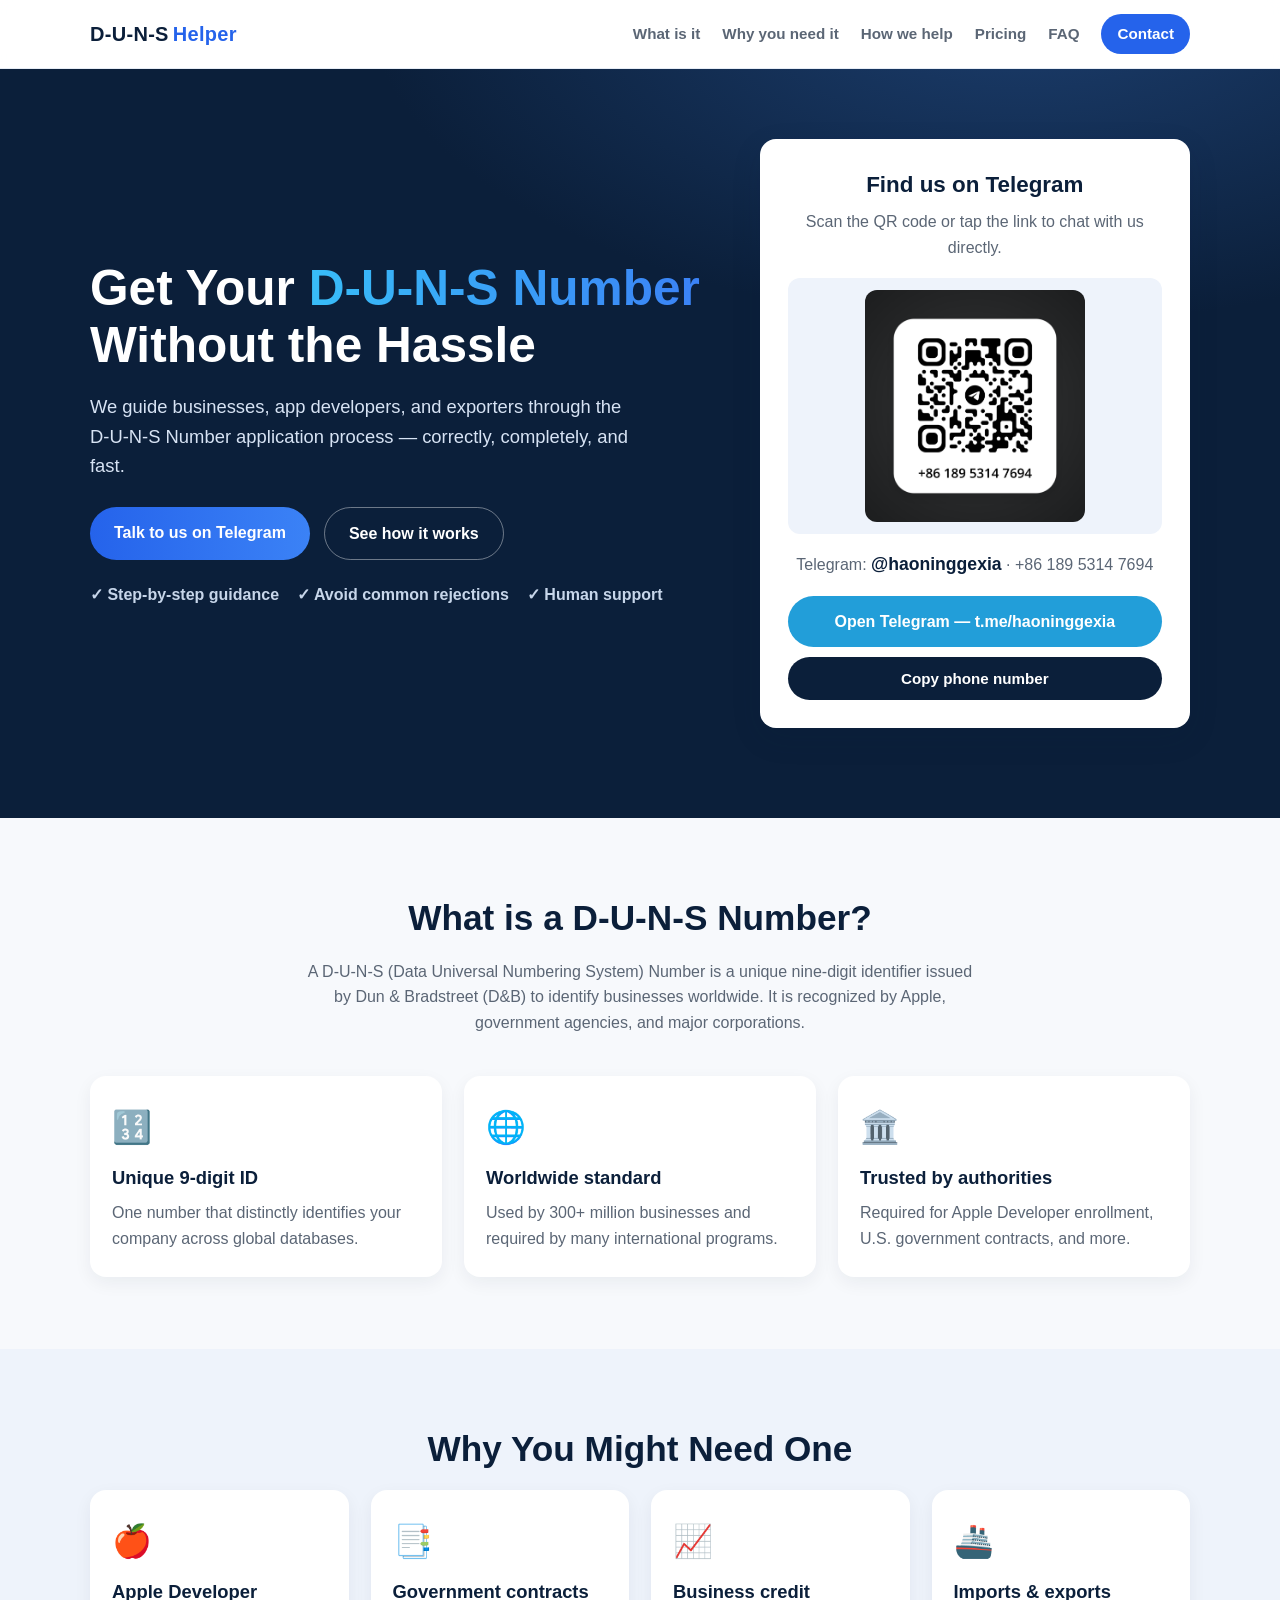
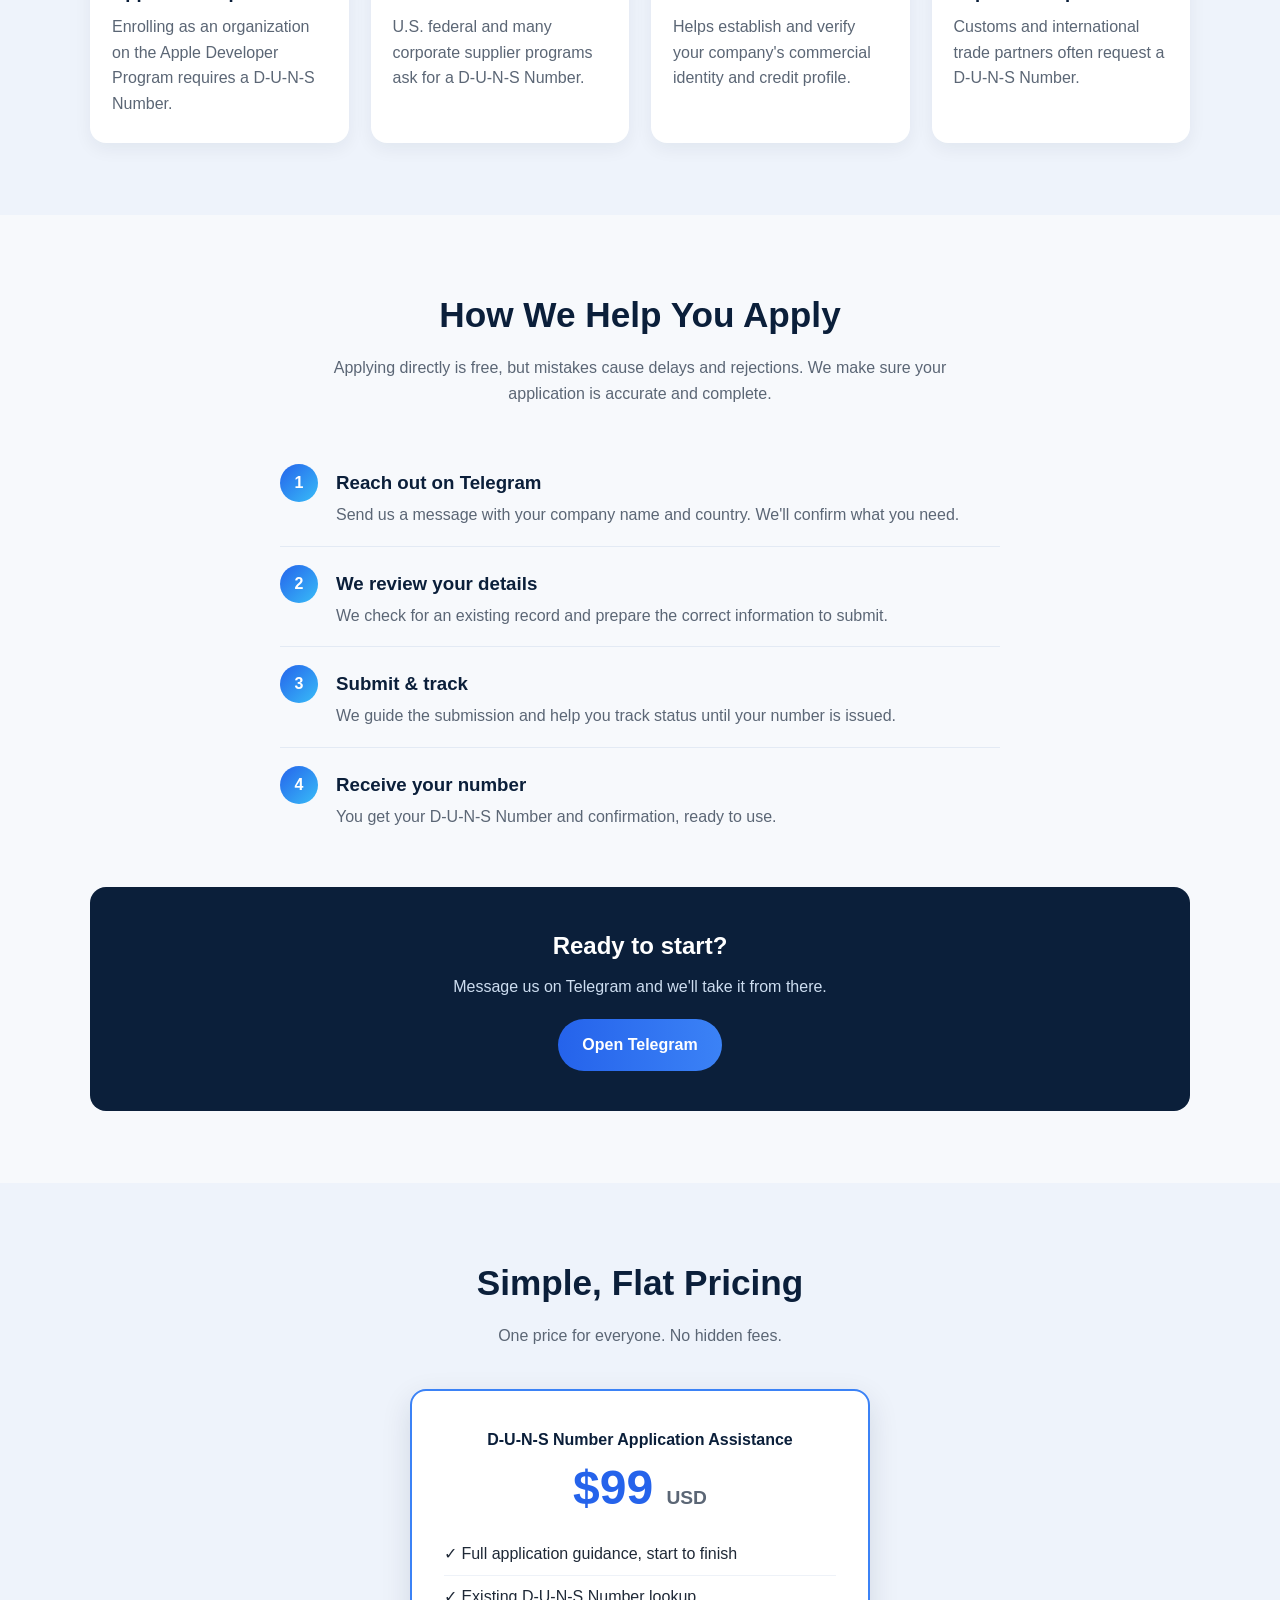
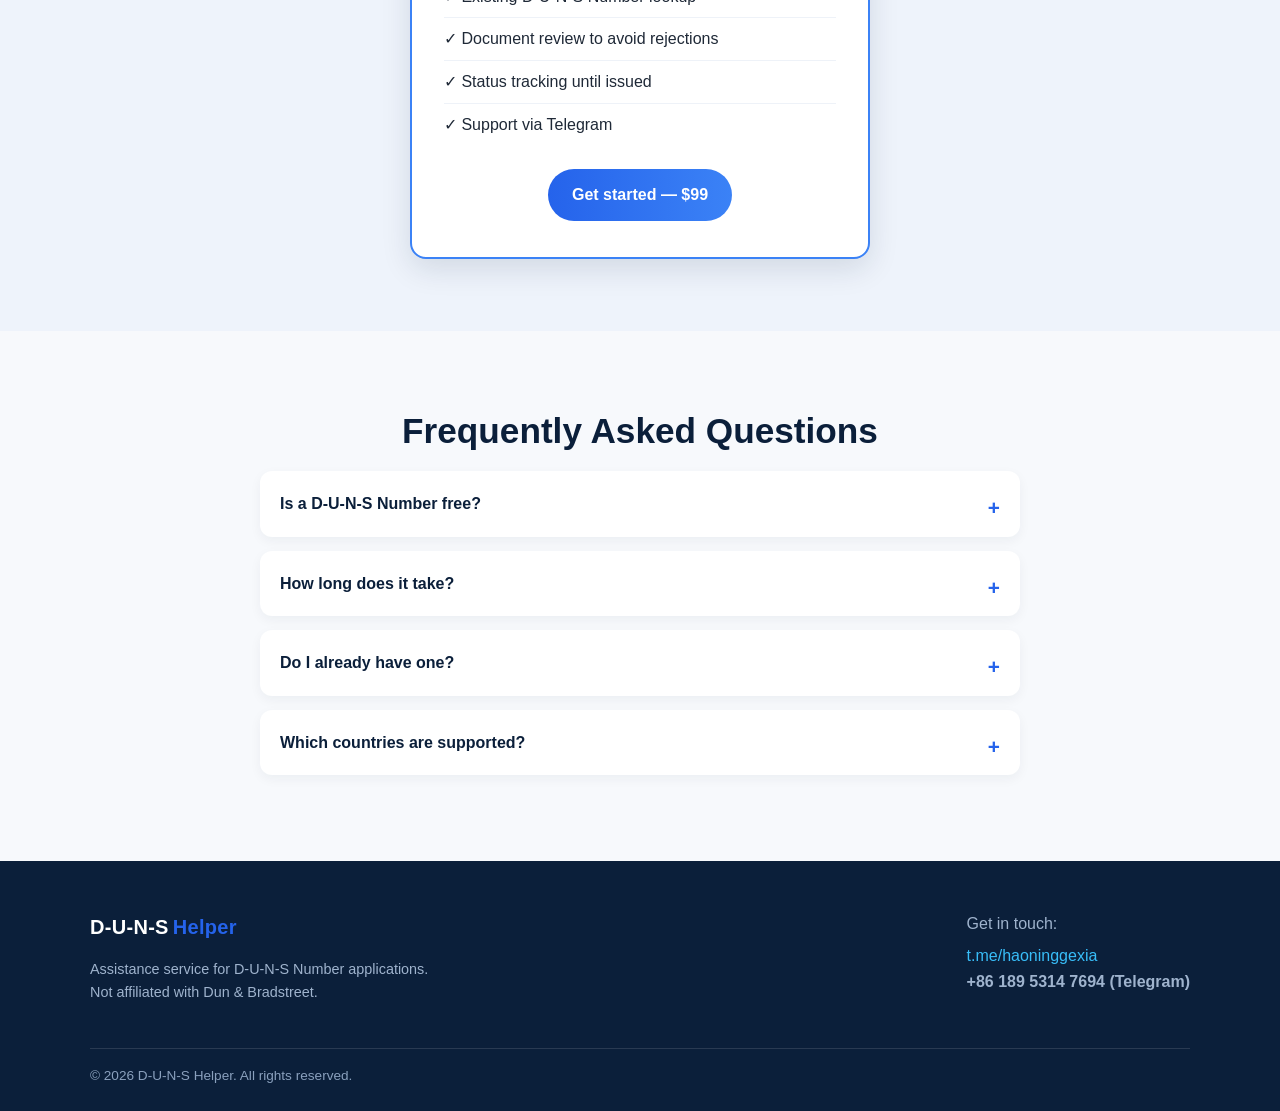
==== index.html @ 91e5da02 "first version" ====
<!DOCTYPE html>
<html lang="en">
<head>
  <meta charset="UTF-8" />
  <meta name="viewport" content="width=device-width, initial-scale=1.0" />
  <title>D-U-N-S Number Application Help | Get Your DUNS Number Fast</title>
  <meta name="description" content="Need a D-U-N-S Number? We help businesses and developers apply for, look up, and verify their Dun &amp; Bradstreet D-U-N-S Number quickly and correctly. Contact us on Telegram." />
  <link rel="preconnect" href="https://cdnjs.cloudflare.com" />
  <link rel="stylesheet" href="styles.css" />
</head>
<body>
  <header class="site-header">
    <div class="container header-inner">
      <a class="brand" href="#top">D&#8209;U&#8209;N&#8209;S<span>Helper</span></a>
      <nav class="nav">
        <a href="#what">What is it</a>
        <a href="#why">Why you need it</a>
        <a href="#how">How we help</a>
        <a href="#pricing">Pricing</a>
        <a href="#faq">FAQ</a>
        <a class="nav-cta" href="#contact">Contact</a>
      </nav>
    </div>
  </header>

  <section class="hero" id="top">
    <div class="container hero-inner">
      <div class="hero-text">
        <h1>Get Your <span class="accent">D-U-N-S&nbsp;Number</span> Without the Hassle</h1>
        <p class="lead">
          We guide businesses, app developers, and exporters through the D-U-N-S Number
          application process &mdash; correctly, completely, and fast.
        </p>
        <div class="hero-actions">
          <a class="btn btn-primary" href="#contact">Talk to us on Telegram</a>
          <a class="btn btn-ghost" href="#how">See how it works</a>
        </div>
        <ul class="trust">
          <li>✓ Step-by-step guidance</li>
          <li>✓ Avoid common rejections</li>
          <li>✓ Human support</li>
        </ul>
      </div>
      <div class="hero-card" id="contact">
        <h2>Find us on Telegram</h2>
        <p>Scan the QR code or tap the link to chat with us directly.</p>
        <div class="qr-wrap">
          <img src="telegram-qr.png" alt="Telegram QR code" class="qr-img" />
        </div>
        <p class="tg-phone">Telegram: <strong>@haoninggexia</strong> · +86 189 5314 7694</p>
        <a id="tgLink" class="btn btn-tg" href="https://t.me/haoninggexia" target="_blank" rel="noopener">Open Telegram — t.me/haoninggexia</a>
        <button id="copyBtn" class="btn btn-copy" type="button">Copy phone number</button>
      </div>
    </div>
  </section>

  <section class="section" id="what">
    <div class="container">
      <h2 class="section-title">What is a D-U-N-S Number?</h2>
      <p class="section-intro">
        A D-U-N-S (Data Universal Numbering System) Number is a unique nine-digit identifier
        issued by Dun &amp; Bradstreet (D&amp;B) to identify businesses worldwide. It is
        recognized by Apple, government agencies, and major corporations.
      </p>
      <div class="cards">
        <div class="card">
          <div class="card-icon">🔢</div>
          <h3>Unique 9-digit ID</h3>
          <p>One number that distinctly identifies your company across global databases.</p>
        </div>
        <div class="card">
          <div class="card-icon">🌐</div>
          <h3>Worldwide standard</h3>
          <p>Used by 300+ million businesses and required by many international programs.</p>
        </div>
        <div class="card">
          <div class="card-icon">🏛️</div>
          <h3>Trusted by authorities</h3>
          <p>Required for Apple Developer enrollment, U.S. government contracts, and more.</p>
        </div>
      </div>
    </div>
  </section>

  <section class="section section-alt" id="why">
    <div class="container">
      <h2 class="section-title">Why You Might Need One</h2>
      <div class="cards">
        <div class="card">
          <div class="card-icon">🍎</div>
          <h3>Apple Developer</h3>
          <p>Enrolling as an organization on the Apple Developer Program requires a D-U-N-S Number.</p>
        </div>
        <div class="card">
          <div class="card-icon">📑</div>
          <h3>Government contracts</h3>
          <p>U.S. federal and many corporate supplier programs ask for a D-U-N-S Number.</p>
        </div>
        <div class="card">
          <div class="card-icon">📈</div>
          <h3>Business credit</h3>
          <p>Helps establish and verify your company's commercial identity and credit profile.</p>
        </div>
        <div class="card">
          <div class="card-icon">🚢</div>
          <h3>Imports &amp; exports</h3>
          <p>Customs and international trade partners often request a D-U-N-S Number.</p>
        </div>
      </div>
    </div>
  </section>

  <section class="section" id="how">
    <div class="container">
      <h2 class="section-title">How We Help You Apply</h2>
      <p class="section-intro">
        Applying directly is free, but mistakes cause delays and rejections. We make sure
        your application is accurate and complete.
      </p>
      <ol class="steps">
        <li>
          <span class="step-num">1</span>
          <div>
            <h3>Reach out on Telegram</h3>
            <p>Send us a message with your company name and country. We'll confirm what you need.</p>
          </div>
        </li>
        <li>
          <span class="step-num">2</span>
          <div>
            <h3>We review your details</h3>
            <p>We check for an existing record and prepare the correct information to submit.</p>
          </div>
        </li>
        <li>
          <span class="step-num">3</span>
          <div>
            <h3>Submit &amp; track</h3>
            <p>We guide the submission and help you track status until your number is issued.</p>
          </div>
        </li>
        <li>
          <span class="step-num">4</span>
          <div>
            <h3>Receive your number</h3>
            <p>You get your D-U-N-S Number and confirmation, ready to use.</p>
          </div>
        </li>
      </ol>
      <div class="cta-box">
        <h3>Ready to start?</h3>
        <p>Message us on Telegram and we'll take it from there.</p>
        <a class="btn btn-primary" href="#contact">Open Telegram</a>
      </div>
    </div>
  </section>

  <section class="section section-alt" id="pricing">
    <div class="container">
      <h2 class="section-title">Simple, Flat Pricing</h2>
      <p class="section-intro">One price for everyone. No hidden fees.</p>
      <div class="price-card">
        <div class="price-label">D-U-N-S Number Application Assistance</div>
        <div class="price-amount">$99 <span>USD</span></div>
        <ul class="price-features">
          <li>✓ Full application guidance, start to finish</li>
          <li>✓ Existing D-U-N-S Number lookup</li>
          <li>✓ Document review to avoid rejections</li>
          <li>✓ Status tracking until issued</li>
          <li>✓ Support via Telegram</li>
        </ul>
        <a class="btn btn-primary" href="#contact">Get started — $99</a>
      </div>
    </div>
  </section>

  <section class="section" id="faq">
    <div class="container">
      <h2 class="section-title">Frequently Asked Questions</h2>
      <div class="faq-list">
        <details>
          <summary>Is a D-U-N-S Number free?</summary>
          <p>The standard D-U-N-S Number from Dun &amp; Bradstreet is free. We charge for our
          assistance, review, and support to help you avoid errors and delays.</p>
        </details>
        <details>
          <summary>How long does it take?</summary>
          <p>Once submitted correctly, a number is often issued within a few business days,
          though timelines can vary by region and verification needs.</p>
        </details>
        <details>
          <summary>Do I already have one?</summary>
          <p>Many companies already have a D-U-N-S Number. We can help you look it up before
          applying for a new one.</p>
        </details>
        <details>
          <summary>Which countries are supported?</summary>
          <p>D-U-N-S Numbers are issued globally. Contact us with your country and we'll confirm
          the process for your region.</p>
        </details>
      </div>
    </div>
  </section>

  <footer class="site-footer">
    <div class="container footer-inner">
      <div>
        <div class="brand">D&#8209;U&#8209;N&#8209;S<span>Helper</span></div>
        <p class="footer-note">Assistance service for D-U-N-S Number applications. Not affiliated with Dun &amp; Bradstreet.</p>
      </div>
      <div class="footer-contact">
        <p>Get in touch:</p>
        <a class="tg-link" href="https://t.me/haoninggexia" target="_blank" rel="noopener">t.me/haoninggexia</a>
        <p class="tg-phone-footer">+86 189 5314 7694 (Telegram)</p>
      </div>
    </div>
    <div class="container footer-bottom">
      <span>&copy; <span id="year"></span> D-U-N-S Helper. All rights reserved.</span>
    </div>
  </footer>

  <script src="script.js"></script>
</body>
</html>
---- styles.css ----
:root {
  --navy: #0b1f3a;
  --navy-2: #122c52;
  --blue: #2563eb;
  --blue-light: #3b82f6;
  --accent: #38bdf8;
  --bg: #f7f9fc;
  --alt: #eef3fb;
  --text: #1f2937;
  --muted: #5b6675;
  --white: #ffffff;
  --radius: 16px;
  --shadow: 0 10px 30px rgba(11, 31, 58, 0.12);
}

* { box-sizing: border-box; }

html { scroll-behavior: smooth; }

body {
  margin: 0;
  font-family: -apple-system, BlinkMacSystemFont, "Segoe UI", Roboto, Helvetica, Arial, sans-serif;
  color: var(--text);
  background: var(--bg);
  line-height: 1.6;
}

.container {
  width: min(1100px, 92%);
  margin: 0 auto;
}

a { color: var(--blue); text-decoration: none; }

/* Header */
.site-header {
  position: sticky;
  top: 0;
  z-index: 50;
  background: rgba(255, 255, 255, 0.9);
  backdrop-filter: blur(8px);
  border-bottom: 1px solid #e6ecf5;
}
.header-inner {
  display: flex;
  align-items: center;
  justify-content: space-between;
  padding: 14px 0;
}
.brand {
  font-weight: 800;
  font-size: 1.25rem;
  color: var(--navy);
  letter-spacing: 0.3px;
}
.brand span { color: var(--blue); margin-left: 4px; }
.nav { display: flex; align-items: center; gap: 22px; }
.nav a { color: var(--muted); font-weight: 600; font-size: 0.95rem; }
.nav a:hover { color: var(--navy); }
.nav-cta {
  background: var(--blue);
  color: var(--white) !important;
  padding: 8px 16px;
  border-radius: 999px;
}
.nav-cta:hover { background: var(--navy); }

/* Hero */
.hero {
  background: radial-gradient(1200px 600px at 80% -10%, #1c3e6e 0%, var(--navy) 55%);
  color: var(--white);
  padding: 70px 0 90px;
}
.hero-inner {
  display: grid;
  grid-template-columns: 1.3fr 0.9fr;
  gap: 48px;
  align-items: center;
}
.hero h1 {
  font-size: clamp(2rem, 4vw, 3.1rem);
  line-height: 1.15;
  margin: 0 0 18px;
}
.accent {
  background: linear-gradient(90deg, var(--accent), var(--blue-light));
  -webkit-background-clip: text;
  background-clip: text;
  color: transparent;
}
.lead { font-size: 1.15rem; color: #d7e3f4; max-width: 540px; }
.hero-actions { display: flex; gap: 14px; margin: 26px 0 22px; flex-wrap: wrap; }
.trust { list-style: none; padding: 0; margin: 0; display: flex; gap: 18px; flex-wrap: wrap; color: #c7d6ea; font-weight: 600; }

.btn {
  display: inline-block;
  padding: 13px 24px;
  border-radius: 999px;
  font-weight: 700;
  cursor: pointer;
  border: none;
  font-size: 1rem;
  transition: transform 0.12s ease, background 0.2s ease;
}
.btn:hover { transform: translateY(-1px); }
.btn-primary { background: linear-gradient(90deg, var(--blue), var(--blue-light)); color: var(--white); }
.btn-primary:hover { background: linear-gradient(90deg, var(--navy), var(--blue)); }
.btn-ghost { background: transparent; color: var(--white); border: 1px solid rgba(255,255,255,0.4); }
.btn-ghost:hover { background: rgba(255,255,255,0.1); }

/* Hero card / Telegram */
.hero-card {
  background: var(--white);
  color: var(--text);
  border-radius: var(--radius);
  padding: 28px;
  text-align: center;
  box-shadow: var(--shadow);
}
.hero-card h2 { margin: 0 0 6px; color: var(--navy); font-size: 1.4rem; }
.hero-card p { color: var(--muted); margin: 0 0 18px; }
.qr-wrap {
  display: flex;
  justify-content: center;
  padding: 12px;
  background: var(--alt);
  border-radius: 12px;
  margin-bottom: 16px;
}
.qr-img {
  width: 220px;
  height: auto;
  border-radius: 12px;
  display: block;
}
.tg-phone { margin: 0 0 14px; color: var(--muted); }
.tg-phone strong { color: var(--navy); font-size: 1.1rem; }
.tg-phone-footer { margin: 0; color: var(--accent); font-weight: 700; }
.btn-tg {
  display: block;
  width: 100%;
  background: #229ED9;
  color: var(--white);
  text-align: center;
  margin-bottom: 10px;
  box-sizing: border-box;
}
.btn-tg:hover { background: #1b85b5; }
.btn-copy {
  background: var(--navy);
  color: var(--white);
  width: 100%;
  font-size: 0.95rem;
}
.btn-copy:hover { background: var(--navy-2); }
.btn-copy.copied { background: #16a34a; }

/* Pricing */
.price-card {
  max-width: 460px;
  margin: 0 auto;
  background: var(--white);
  border-radius: var(--radius);
  padding: 36px 32px;
  text-align: center;
  box-shadow: var(--shadow);
  border: 2px solid var(--blue-light);
}
.price-label { font-weight: 700; color: var(--navy); margin-bottom: 10px; }
.price-amount {
  font-size: 3rem;
  font-weight: 800;
  color: var(--blue);
  line-height: 1.1;
  margin-bottom: 18px;
}
.price-amount span { font-size: 1.2rem; color: var(--muted); font-weight: 700; }
.price-features { list-style: none; padding: 0; margin: 0 0 24px; text-align: left; color: var(--text); }
.price-features li { padding: 8px 0; border-bottom: 1px solid #eef2f8; }
.price-features li:last-child { border-bottom: none; }

/* Sections */
.section { padding: 72px 0; }
.section-alt { background: var(--alt); }
.section-title { text-align: center; font-size: clamp(1.6rem, 3vw, 2.2rem); color: var(--navy); margin: 0 0 12px; }
.section-intro { text-align: center; color: var(--muted); max-width: 680px; margin: 0 auto 40px; }

.cards {
  display: grid;
  grid-template-columns: repeat(auto-fit, minmax(220px, 1fr));
  gap: 22px;
}
.card {
  background: var(--white);
  border-radius: var(--radius);
  padding: 26px 22px;
  box-shadow: 0 6px 18px rgba(11,31,58,0.06);
  transition: transform 0.15s ease, box-shadow 0.15s ease;
}
.card:hover { transform: translateY(-4px); box-shadow: var(--shadow); }
.card-icon { font-size: 2rem; margin-bottom: 10px; }
.card h3 { margin: 0 0 8px; color: var(--navy); font-size: 1.15rem; }
.card p { margin: 0; color: var(--muted); }

/* Steps */
.steps { list-style: none; padding: 0; margin: 0 auto 40px; max-width: 720px; }
.steps li { display: flex; gap: 18px; padding: 18px 0; border-bottom: 1px solid #e3eaf4; align-items: flex-start; }
.steps li:last-child { border-bottom: none; }
.step-num {
  flex: 0 0 38px;
  height: 38px;
  border-radius: 50%;
  background: linear-gradient(135deg, var(--blue), var(--accent));
  color: var(--white);
  font-weight: 800;
  display: grid;
  place-items: center;
}
.steps h3 { margin: 4px 0 4px; color: var(--navy); }
.steps p { margin: 0; color: var(--muted); }

.cta-box {
  text-align: center;
  background: var(--navy);
  color: var(--white);
  border-radius: var(--radius);
  padding: 40px 24px;
}
.cta-box h3 { margin: 0 0 8px; font-size: 1.5rem; }
.cta-box p { margin: 0 0 20px; color: #cdddf0; }

/* FAQ */
.faq-list { max-width: 760px; margin: 0 auto; }
details {
  background: var(--white);
  border-radius: 12px;
  padding: 4px 20px;
  margin-bottom: 14px;
  box-shadow: 0 4px 12px rgba(11,31,58,0.05);
}
summary { cursor: pointer; font-weight: 700; color: var(--navy); padding: 16px 0; list-style: none; }
summary::-webkit-details-marker { display: none; }
summary::after { content: "+"; float: right; color: var(--blue); font-size: 1.3rem; }
details[open] summary::after { content: "\2212"; }
details p { margin: 0 0 16px; color: var(--muted); }

/* Footer */
.site-footer { background: var(--navy); color: #cdddf0; padding: 50px 0 24px; }
.footer-inner { display: flex; justify-content: space-between; gap: 30px; flex-wrap: wrap; }
.footer-inner .brand { color: var(--white); }
.footer-note { color: #9fb3cd; max-width: 360px; font-size: 0.9rem; }
.footer-contact p { margin: 0 0 6px; color: #9fb3cd; }
.footer-contact .tg-link { color: var(--accent); }
.footer-bottom { border-top: 1px solid rgba(255,255,255,0.12); margin-top: 30px; padding-top: 16px; color: #8aa0bd; font-size: 0.85rem; }

@media (max-width: 860px) {
  .hero-inner { grid-template-columns: 1fr; }
  .nav { display: none; }
}
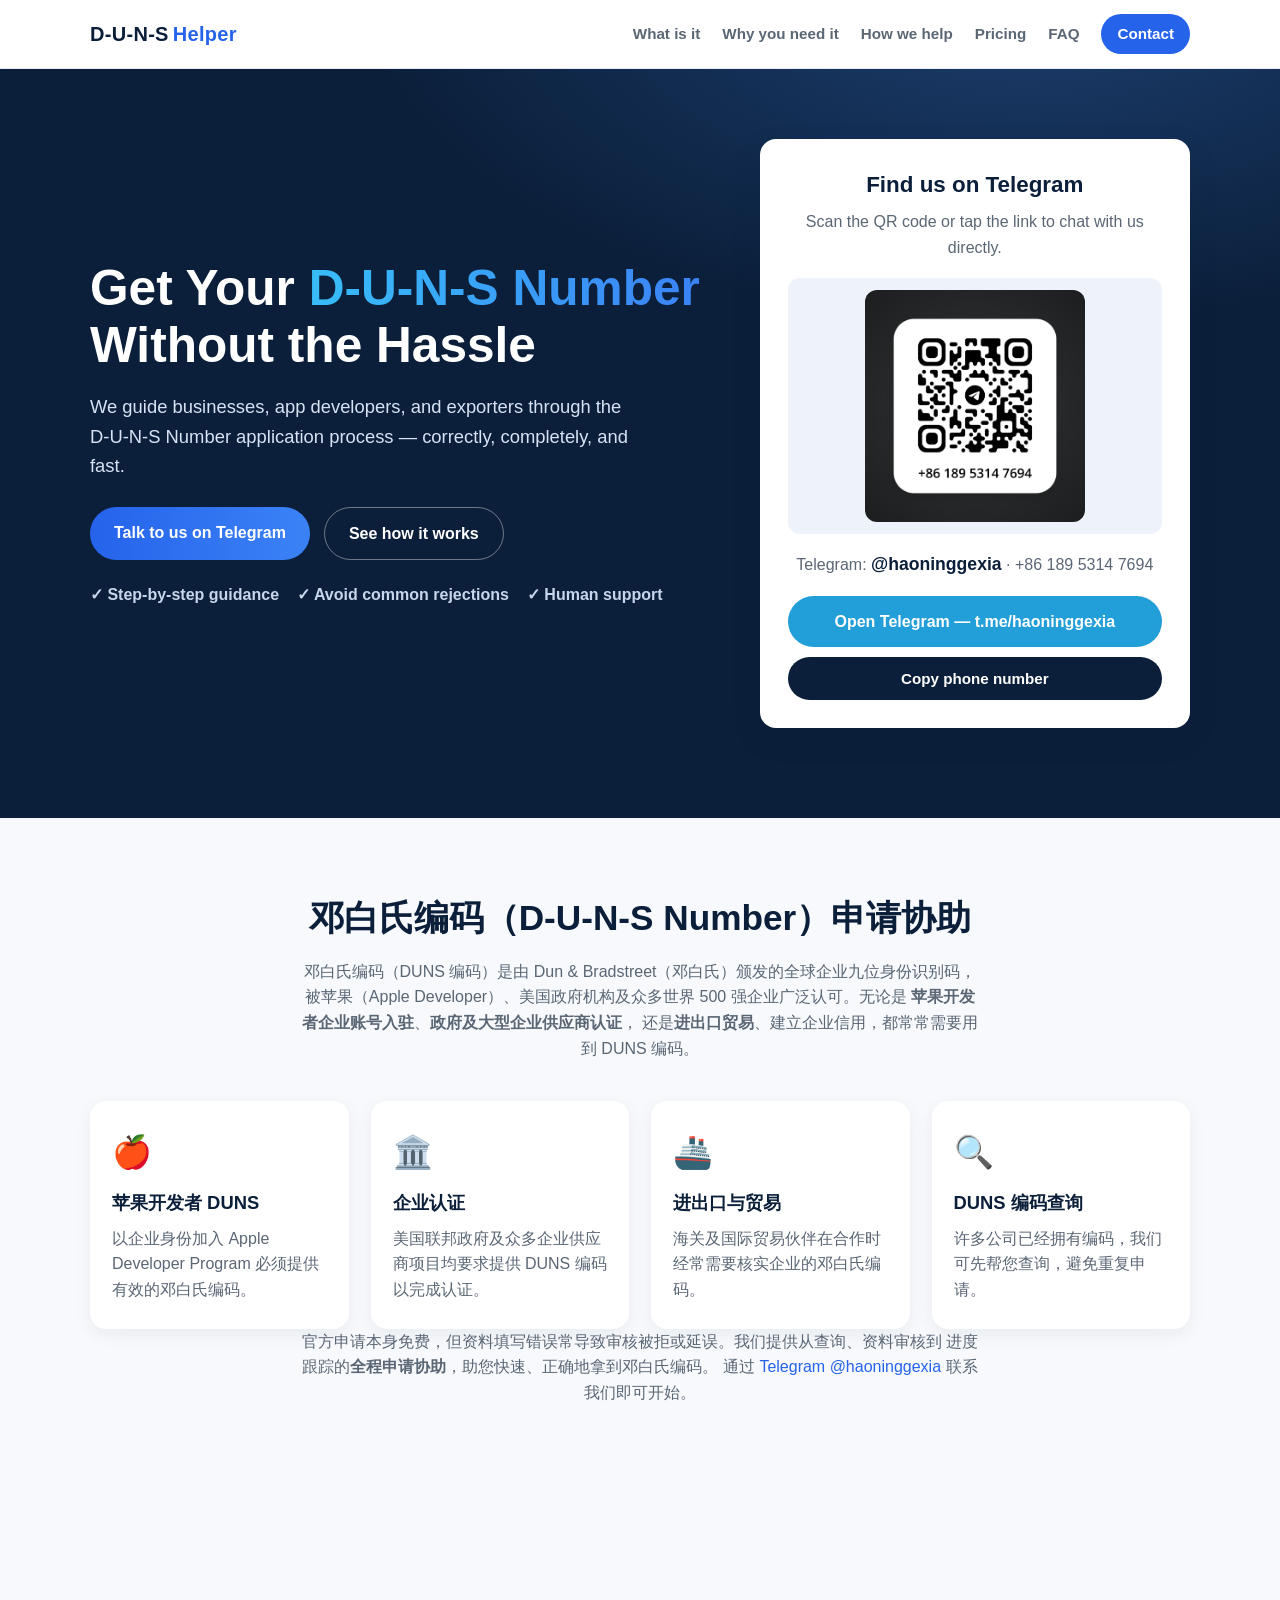
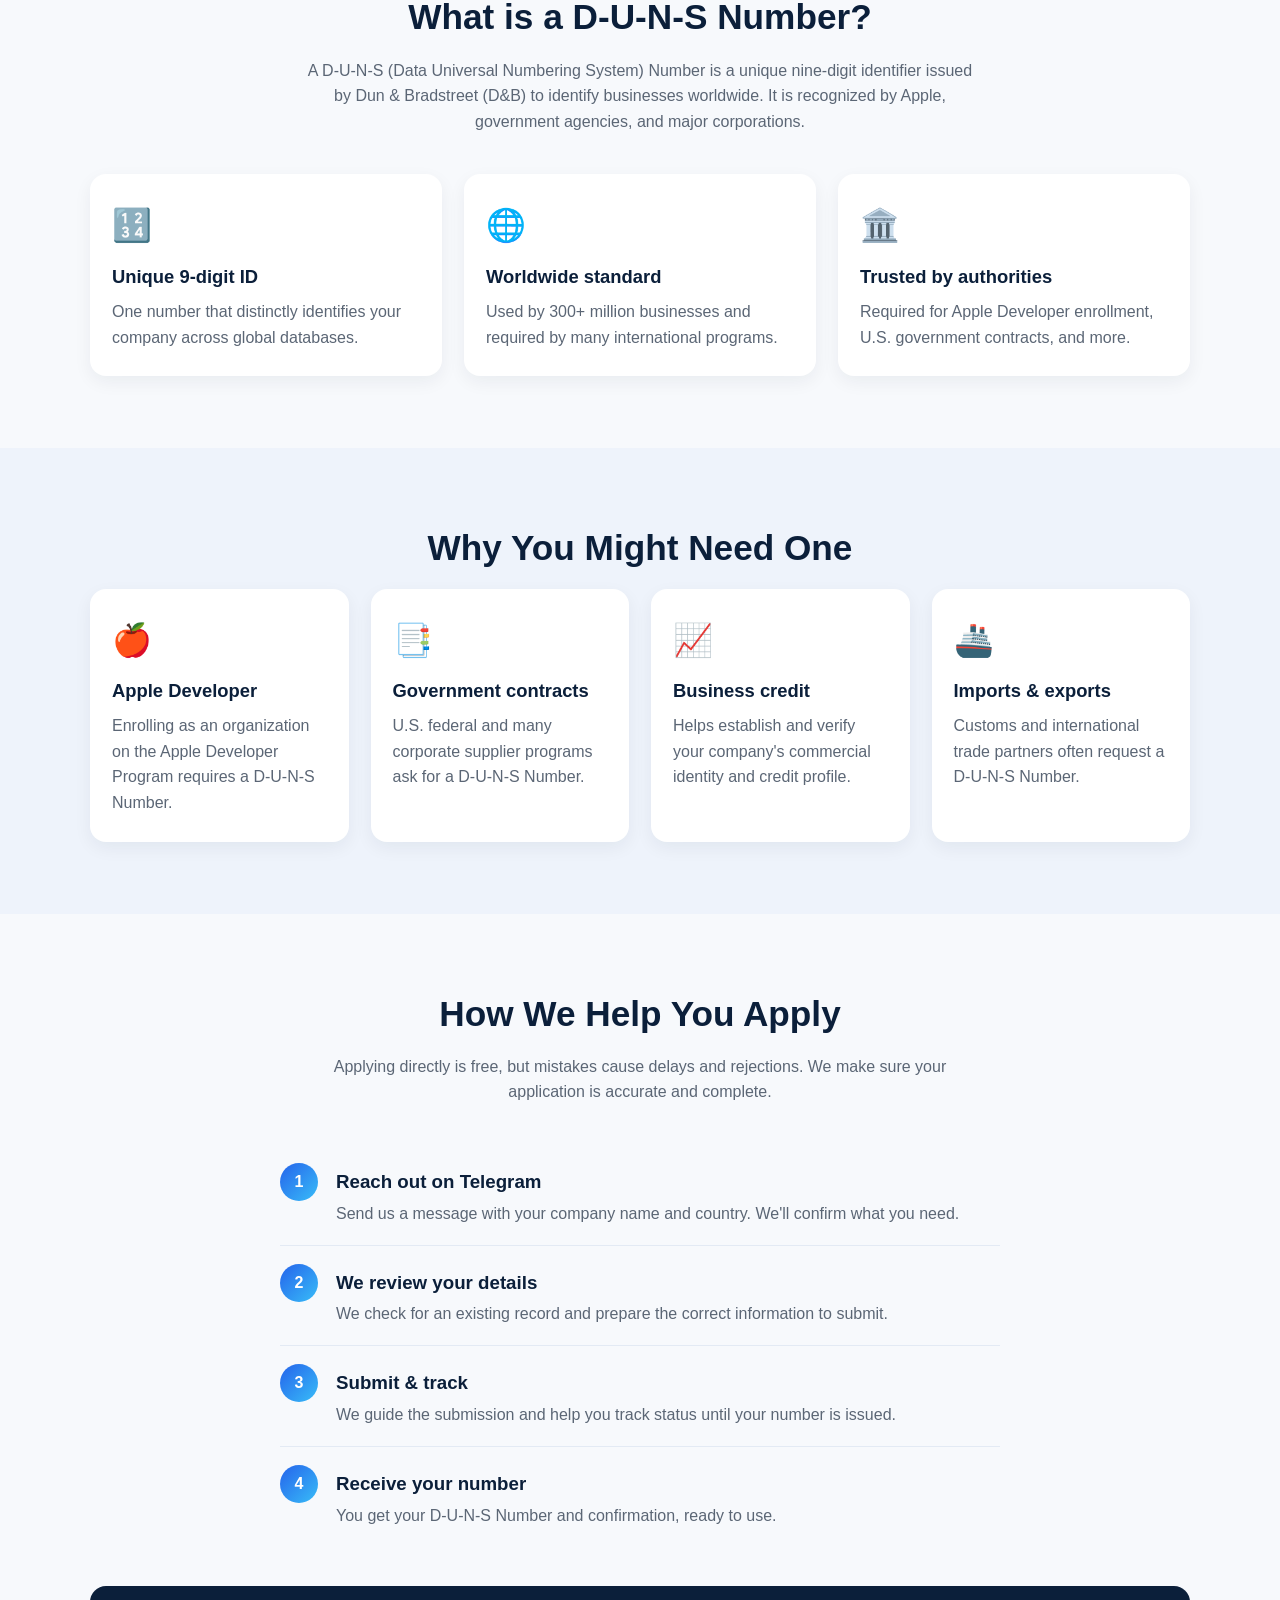
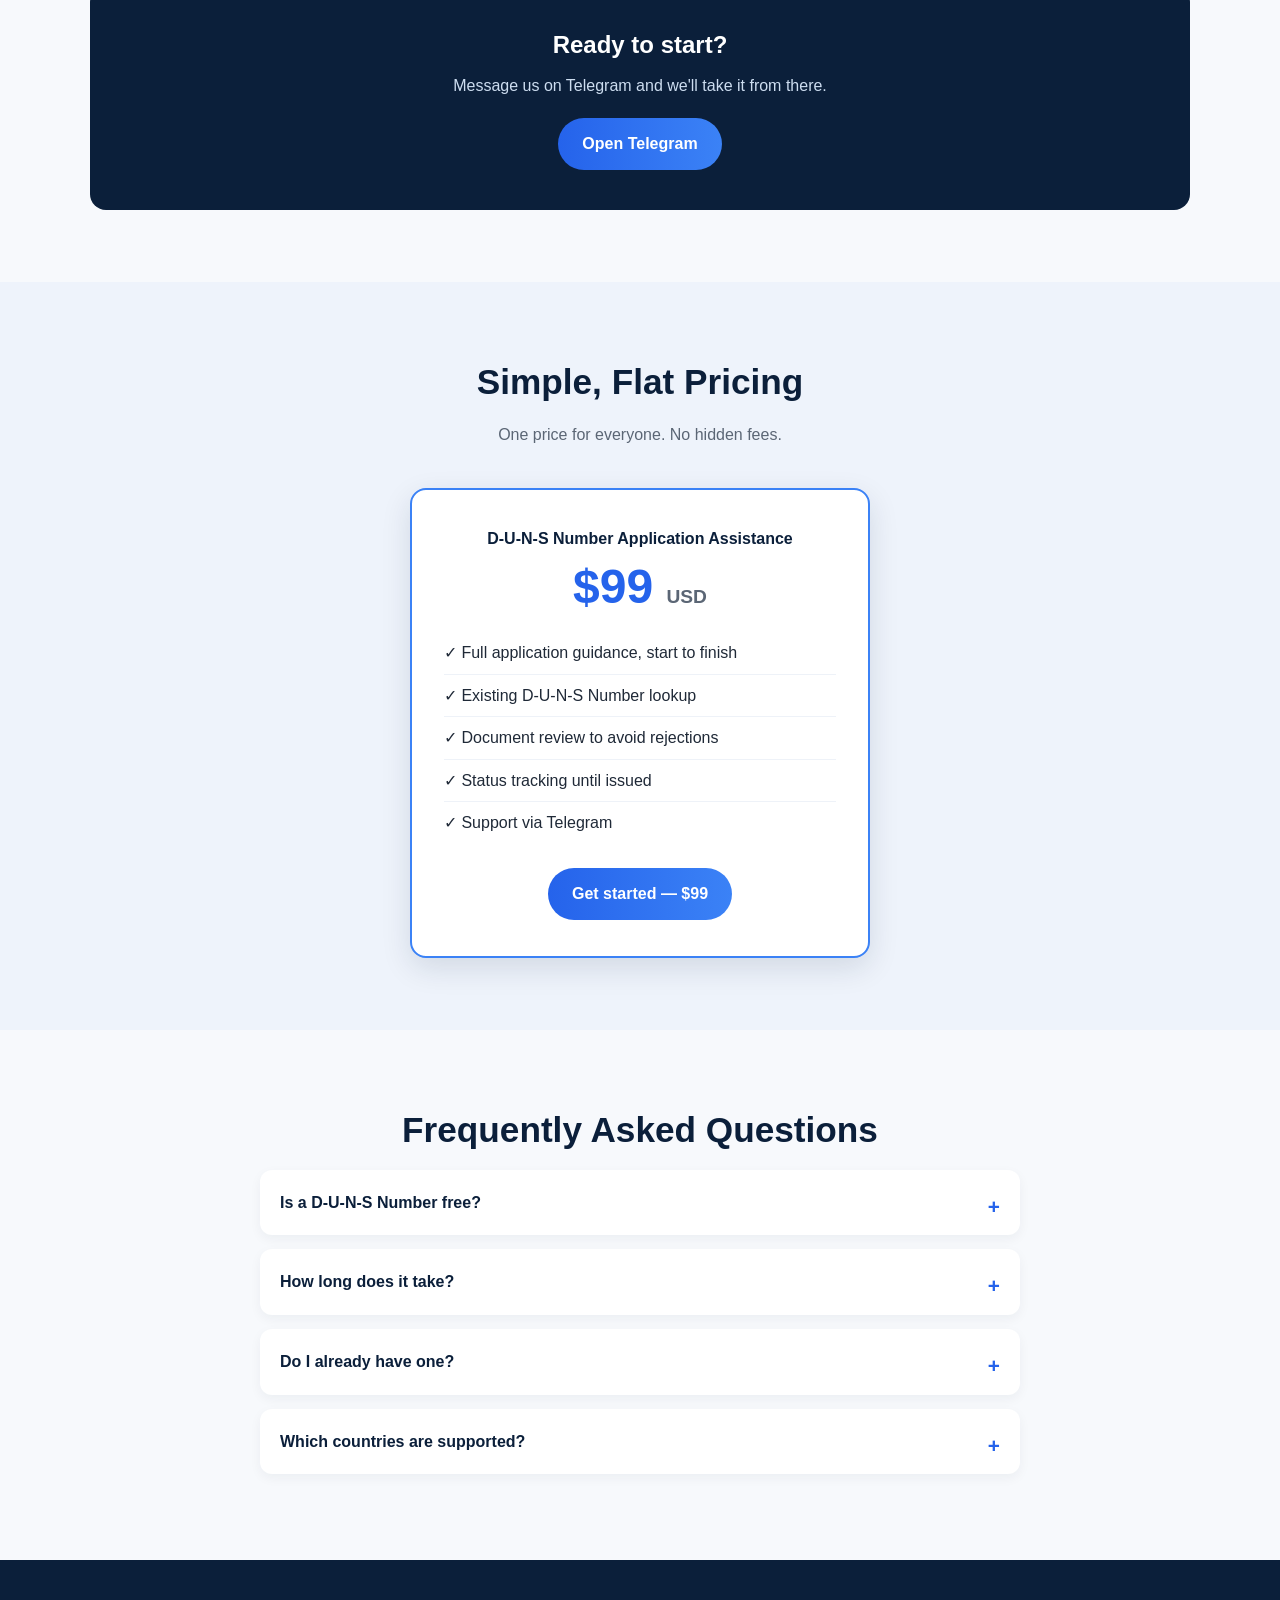
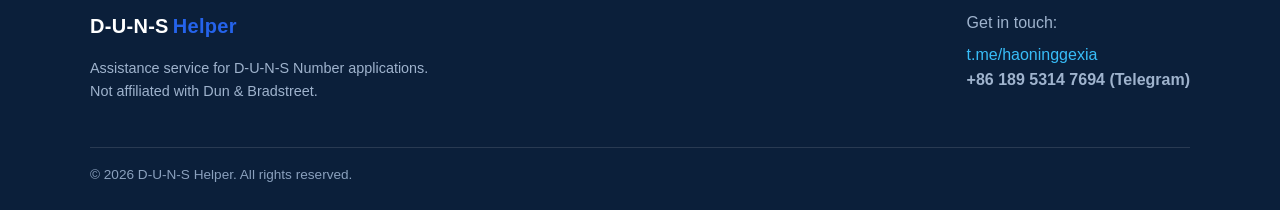
==== commit a9bec79e: "google verify" ====
--- a/index.html
+++ b/index.html
@@ -1,12 +1,127 @@
 <!DOCTYPE html>
 <html lang="en">
 <head>
+  <meta name="google-site-verification" content="JxAP53K3XCs5woifmhnKxIQ7xzGmNE1UPDdWZ3QTQ2U" />
   <meta charset="UTF-8" />
   <meta name="viewport" content="width=device-width, initial-scale=1.0" />
   <title>D-U-N-S Number Application Help | Get Your DUNS Number Fast</title>
-  <meta name="description" content="Need a D-U-N-S Number? We help businesses and developers apply for, look up, and verify their Dun &amp; Bradstreet D-U-N-S Number quickly and correctly. Contact us on Telegram." />
+  <meta name="description" content="Need a D-U-N-S Number? We help businesses and developers apply for, look up, and verify their Dun &amp; Bradstreet D-U-N-S Number quickly and correctly. 邓白氏编码/DUNS编码申请协助，支持苹果开发者与企业认证。Contact us on Telegram." />
+  <meta name="keywords" content="D-U-N-S Number, DUNS number, Dun and Bradstreet, DUNS lookup, DUNS verification, Apple Developer DUNS, 邓白氏编码, 邓白氏码, DUNS编码, DUNS申请, 企业认证, 苹果开发者 DUNS, 邓白氏查询, DUNS number application" />
+  <meta name="author" content="D-U-N-S Helper" />
+  <meta name="robots" content="index, follow, max-image-preview:large, max-snippet:-1" />
+  <link rel="canonical" href="https://haoninggexia.github.io/D-U-N-S/" />
+
+  <!-- 多语言：单页同时覆盖中英文，指向同一 URL -->
+  <link rel="alternate" hreflang="en" href="https://haoninggexia.github.io/D-U-N-S/" />
+  <link rel="alternate" hreflang="zh" href="https://haoninggexia.github.io/D-U-N-S/" />
+  <link rel="alternate" hreflang="x-default" href="https://haoninggexia.github.io/D-U-N-S/" />
+
+  <!-- Open Graph / 社交分享 -->
+  <meta property="og:type" content="website" />
+  <meta property="og:site_name" content="D-U-N-S Helper" />
+  <meta property="og:title" content="D-U-N-S Number Application Help | Get Your DUNS Number Fast" />
+  <meta property="og:description" content="We help businesses and developers apply for, look up, and verify their Dun &amp; Bradstreet D-U-N-S Number quickly and correctly. 邓白氏编码/DUNS编码申请协助。" />
+  <meta property="og:url" content="https://haoninggexia.github.io/D-U-N-S/" />
+  <meta property="og:image" content="https://haoninggexia.github.io/D-U-N-S/og-image.png" />
+  <meta property="og:image:width" content="1200" />
+  <meta property="og:image:height" content="630" />
+  <meta property="og:locale" content="en_US" />
+  <meta property="og:locale:alternate" content="zh_CN" />
+
+  <!-- Twitter Card -->
+  <meta name="twitter:card" content="summary_large_image" />
+  <meta name="twitter:title" content="D-U-N-S Number Application Help | Get Your DUNS Number Fast" />
+  <meta name="twitter:description" content="Apply for, look up, and verify your Dun &amp; Bradstreet D-U-N-S Number quickly and correctly. 邓白氏编码/DUNS编码申请协助。" />
+  <meta name="twitter:image" content="https://haoninggexia.github.io/D-U-N-S/og-image.png" />
+
+  <meta name="theme-color" content="#0b1f3a" />
   <link rel="preconnect" href="https://cdnjs.cloudflare.com" />
   <link rel="stylesheet" href="styles.css" />
+
+  <!-- 结构化数据：帮助 Google 理解内容，争取富媒体搜索结果 -->
+  <script type="application/ld+json">
+  {
+    "@context": "https://schema.org",
+    "@type": "ProfessionalService",
+    "name": "D-U-N-S Helper",
+    "description": "Assistance service for Dun & Bradstreet D-U-N-S Number applications, lookups, and verification. 邓白氏编码/DUNS编码申请协助服务。",
+    "url": "https://haoninggexia.github.io/D-U-N-S/",
+    "image": "https://haoninggexia.github.io/D-U-N-S/og-image.png",
+    "sameAs": ["https://t.me/haoninggexia"],
+    "areaServed": "Worldwide",
+    "availableLanguage": ["English", "Chinese"],
+    "priceRange": "$99",
+    "serviceType": "D-U-N-S Number Application Assistance",
+    "contactPoint": {
+      "@type": "ContactPoint",
+      "contactType": "customer support",
+      "url": "https://t.me/haoninggexia",
+      "telephone": "+8618953147694"
+    },
+    "offers": {
+      "@type": "Offer",
+      "price": "99",
+      "priceCurrency": "USD",
+      "name": "D-U-N-S Number Application Assistance"
+    }
+  }
+  </script>
+  <script type="application/ld+json">
+  {
+    "@context": "https://schema.org",
+    "@type": "FAQPage",
+    "mainEntity": [
+      {
+        "@type": "Question",
+        "name": "Is a D-U-N-S Number free?",
+        "acceptedAnswer": {
+          "@type": "Answer",
+          "text": "The standard D-U-N-S Number from Dun & Bradstreet is free. We charge for our assistance, review, and support to help you avoid errors and delays."
+        }
+      },
+      {
+        "@type": "Question",
+        "name": "How long does it take?",
+        "acceptedAnswer": {
+          "@type": "Answer",
+          "text": "Once submitted correctly, a number is often issued within a few business days, though timelines can vary by region and verification needs."
+        }
+      },
+      {
+        "@type": "Question",
+        "name": "Do I already have one?",
+        "acceptedAnswer": {
+          "@type": "Answer",
+          "text": "Many companies already have a D-U-N-S Number. We can help you look it up before applying for a new one."
+        }
+      },
+      {
+        "@type": "Question",
+        "name": "Which countries are supported?",
+        "acceptedAnswer": {
+          "@type": "Answer",
+          "text": "D-U-N-S Numbers are issued globally. Contact us with your country and we'll confirm the process for your region."
+        }
+      },
+      {
+        "@type": "Question",
+        "name": "邓白氏编码（DUNS）是免费的吗？",
+        "acceptedAnswer": {
+          "@type": "Answer",
+          "text": "邓白氏（Dun & Bradstreet）官方发放的标准 DUNS 编码本身是免费的。我们收取的是申请协助、资料审核与技术支持的费用，帮助您避免错误和延误。"
+        }
+      },
+      {
+        "@type": "Question",
+        "name": "申请邓白氏编码需要多久？",
+        "acceptedAnswer": {
+          "@type": "Answer",
+          "text": "资料提交正确后，通常几个工作日内即可下发，但具体时间会因所在地区与审核要求有所不同。"
+        }
+      }
+    ]
+  }
+  </script>
 </head>
 <body>
   <header class="site-header">
@@ -51,6 +166,47 @@
         <a id="tgLink" class="btn btn-tg" href="https://t.me/haoninggexia" target="_blank" rel="noopener">Open Telegram — t.me/haoninggexia</a>
         <button id="copyBtn" class="btn btn-copy" type="button">Copy phone number</button>
       </div>
+    </div>
+  </section>
+
+  <!-- 中文简介：覆盖中文搜索关键词（邓白氏编码 / DUNS编码 / 苹果开发者） -->
+  <section class="section section-cn" id="cn" lang="zh-CN">
+    <div class="container">
+      <h2 class="section-title">邓白氏编码（D-U-N-S Number）申请协助</h2>
+      <p class="section-intro">
+        邓白氏编码（DUNS 编码）是由 Dun &amp; Bradstreet（邓白氏）颁发的全球企业九位身份识别码，
+        被苹果（Apple Developer）、美国政府机构及众多世界 500 强企业广泛认可。无论是
+        <strong>苹果开发者企业账号入驻</strong>、<strong>政府及大型企业供应商认证</strong>，
+        还是<strong>进出口贸易</strong>、建立企业信用，都常常需要用到 DUNS 编码。
+      </p>
+      <div class="cards">
+        <div class="card">
+          <div class="card-icon">🍎</div>
+          <h3>苹果开发者 DUNS</h3>
+          <p>以企业身份加入 Apple Developer Program 必须提供有效的邓白氏编码。</p>
+        </div>
+        <div class="card">
+          <div class="card-icon">🏛️</div>
+          <h3>企业认证</h3>
+          <p>美国联邦政府及众多企业供应商项目均要求提供 DUNS 编码以完成认证。</p>
+        </div>
+        <div class="card">
+          <div class="card-icon">🚢</div>
+          <h3>进出口与贸易</h3>
+          <p>海关及国际贸易伙伴在合作时经常需要核实企业的邓白氏编码。</p>
+        </div>
+        <div class="card">
+          <div class="card-icon">🔍</div>
+          <h3>DUNS 编码查询</h3>
+          <p>许多公司已经拥有编码，我们可先帮您查询，避免重复申请。</p>
+        </div>
+      </div>
+      <p class="section-intro">
+        官方申请本身免费，但资料填写错误常导致审核被拒或延误。我们提供从查询、资料审核到
+        进度跟踪的<strong>全程申请协助</strong>，助您快速、正确地拿到邓白氏编码。
+        通过 <a href="https://t.me/haoninggexia" target="_blank" rel="noopener">Telegram @haoninggexia</a>
+        联系我们即可开始。
+      </p>
     </div>
   </section>
 
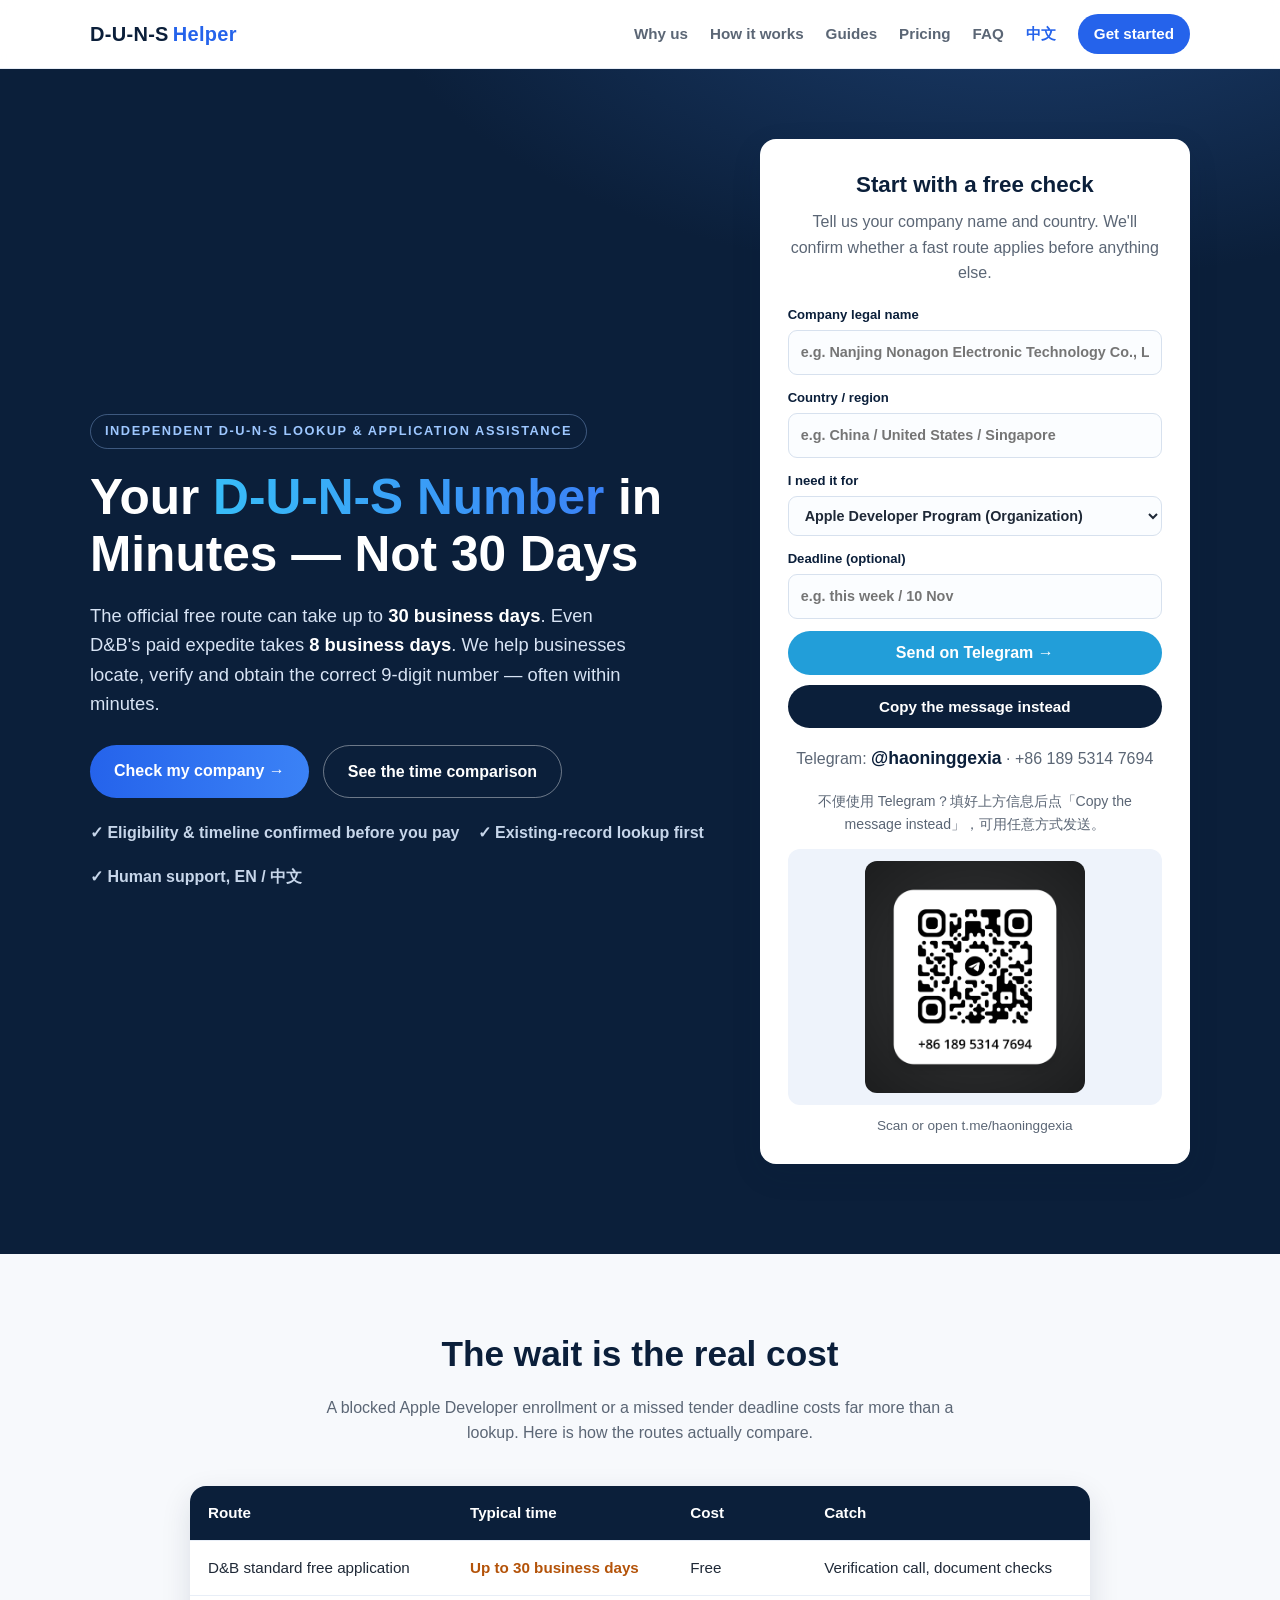
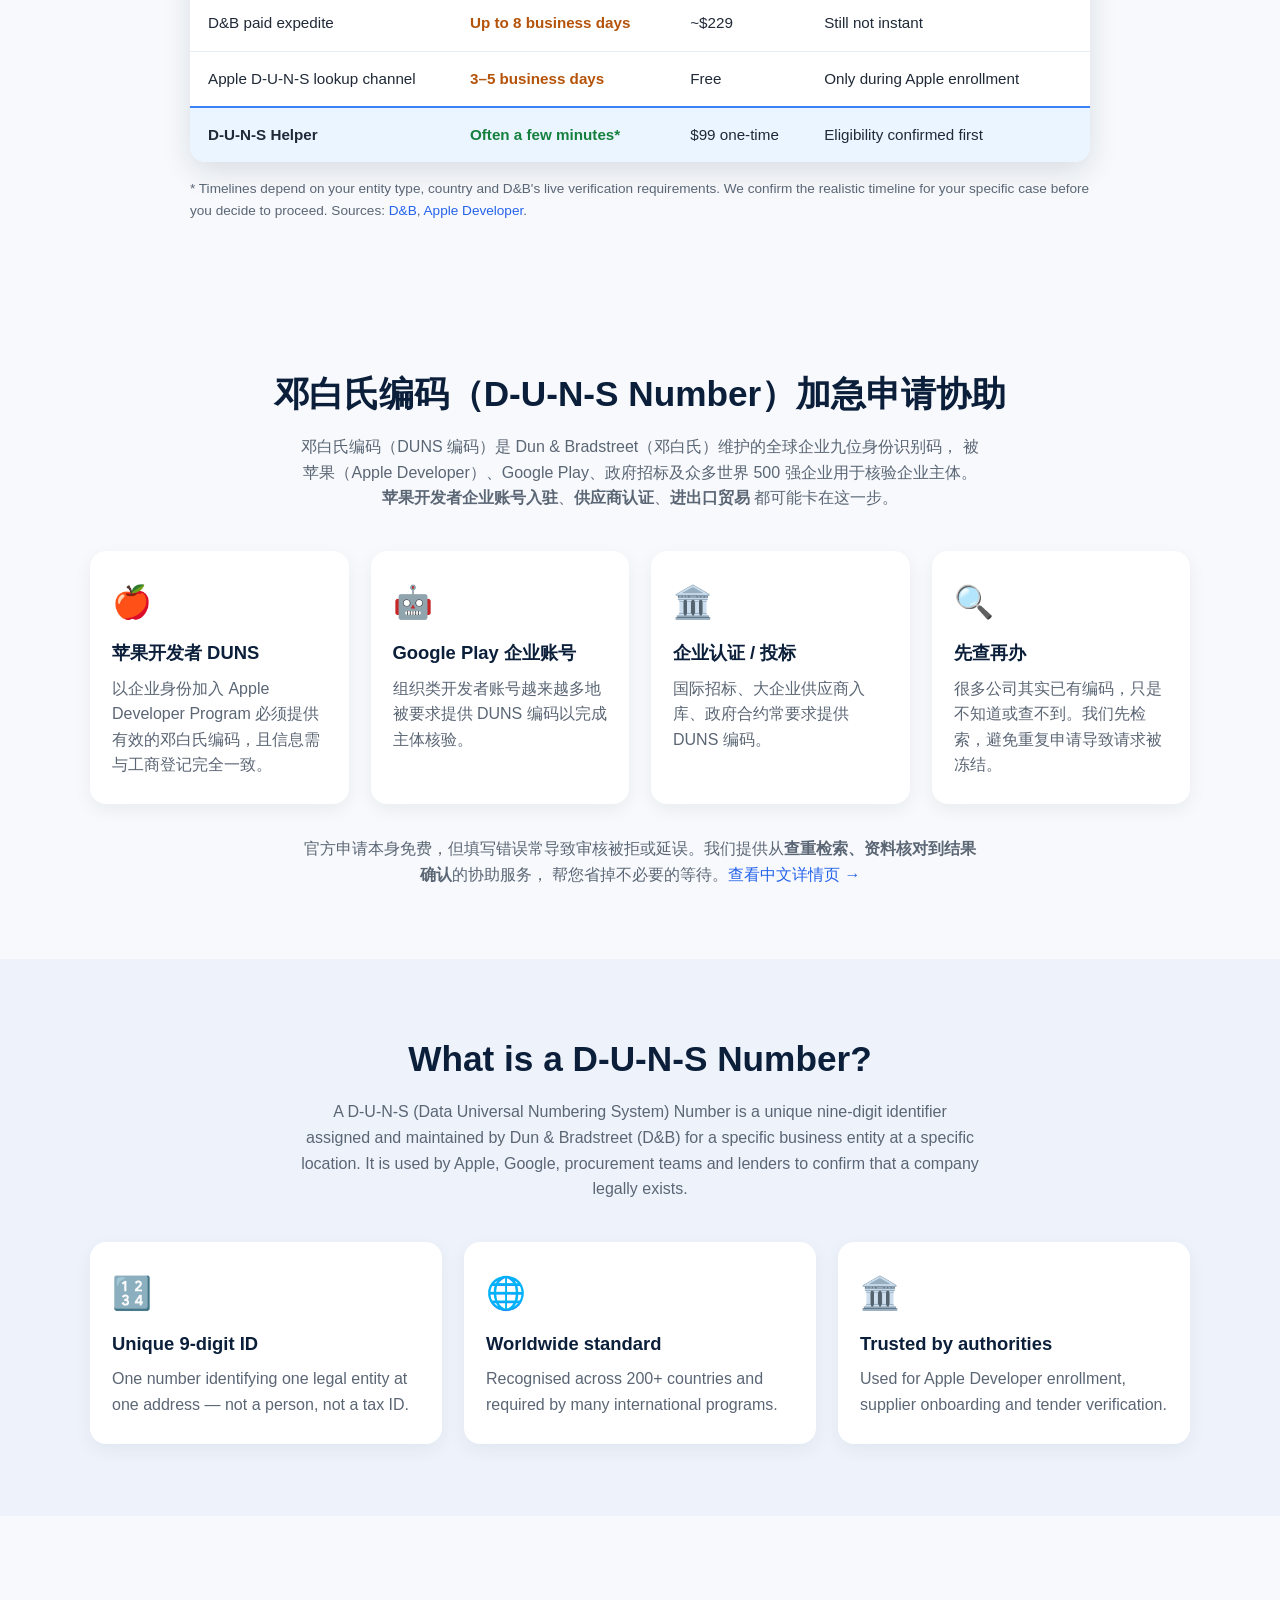
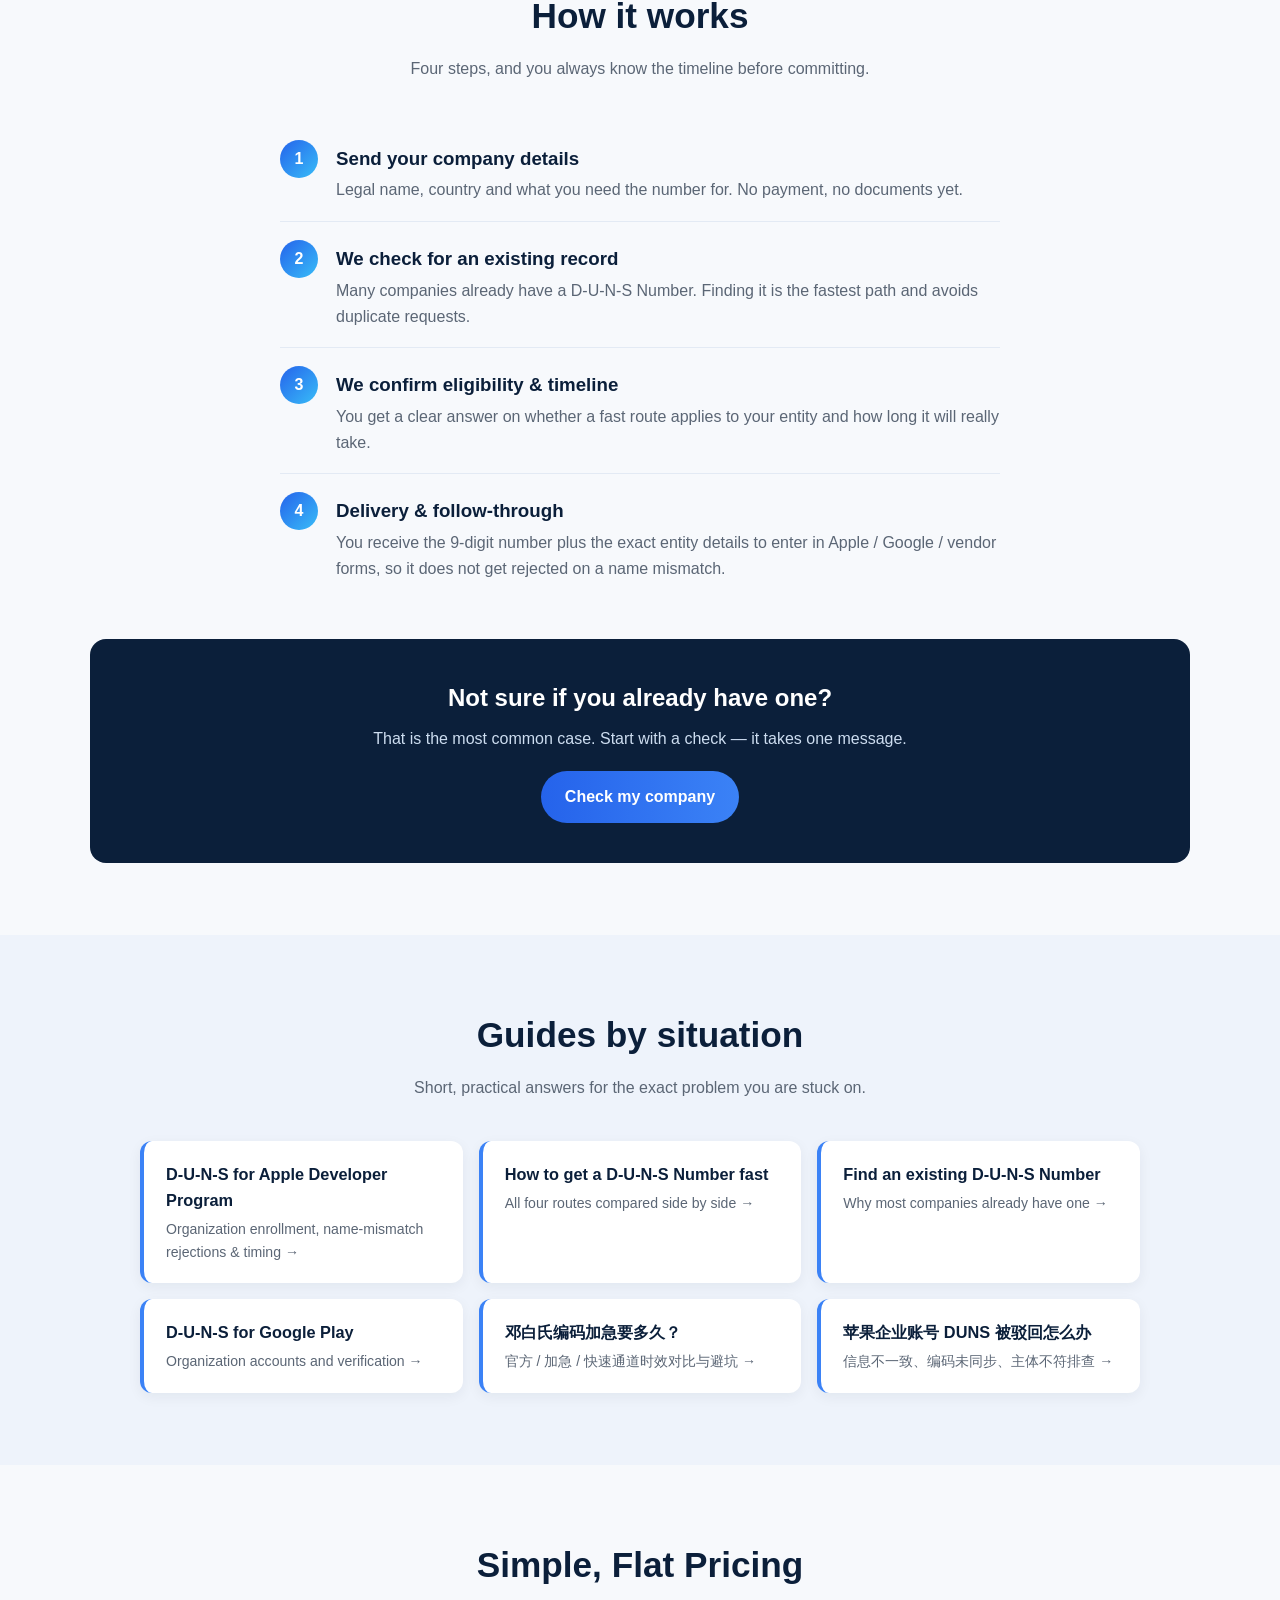
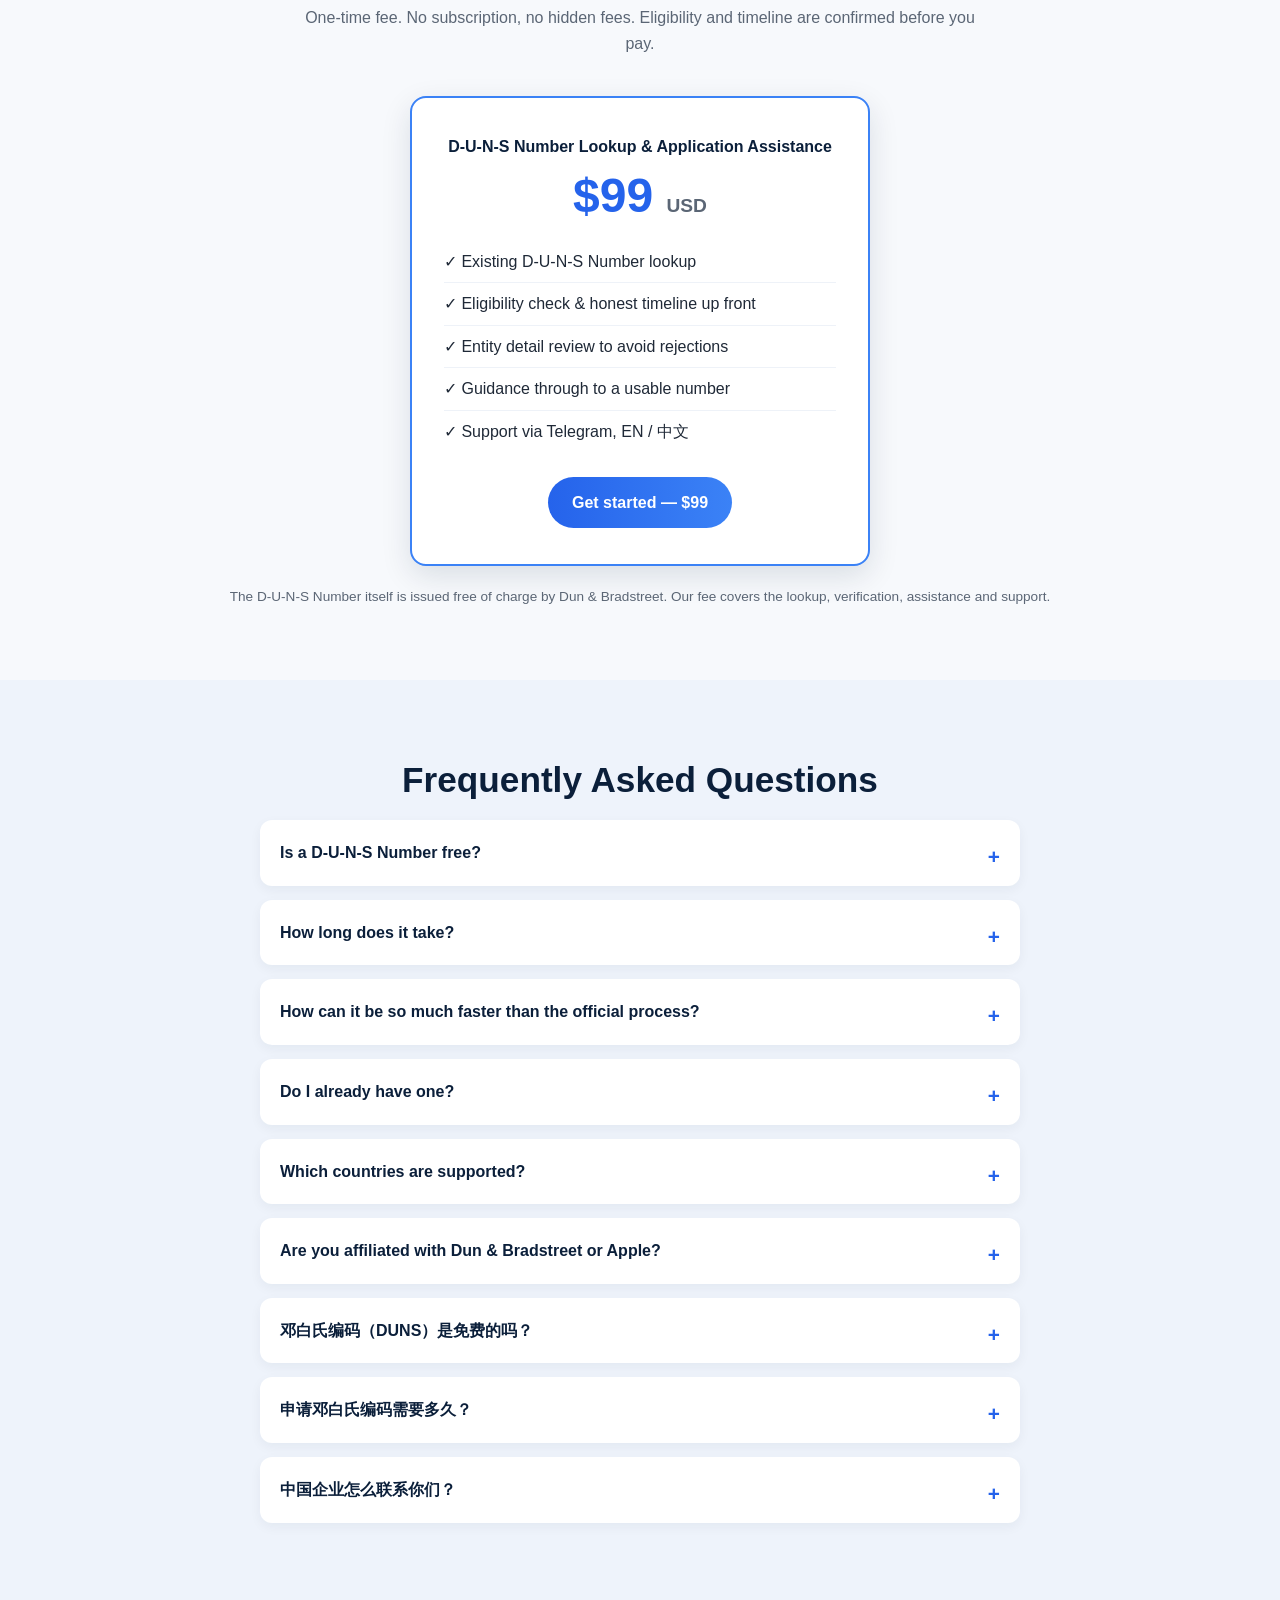
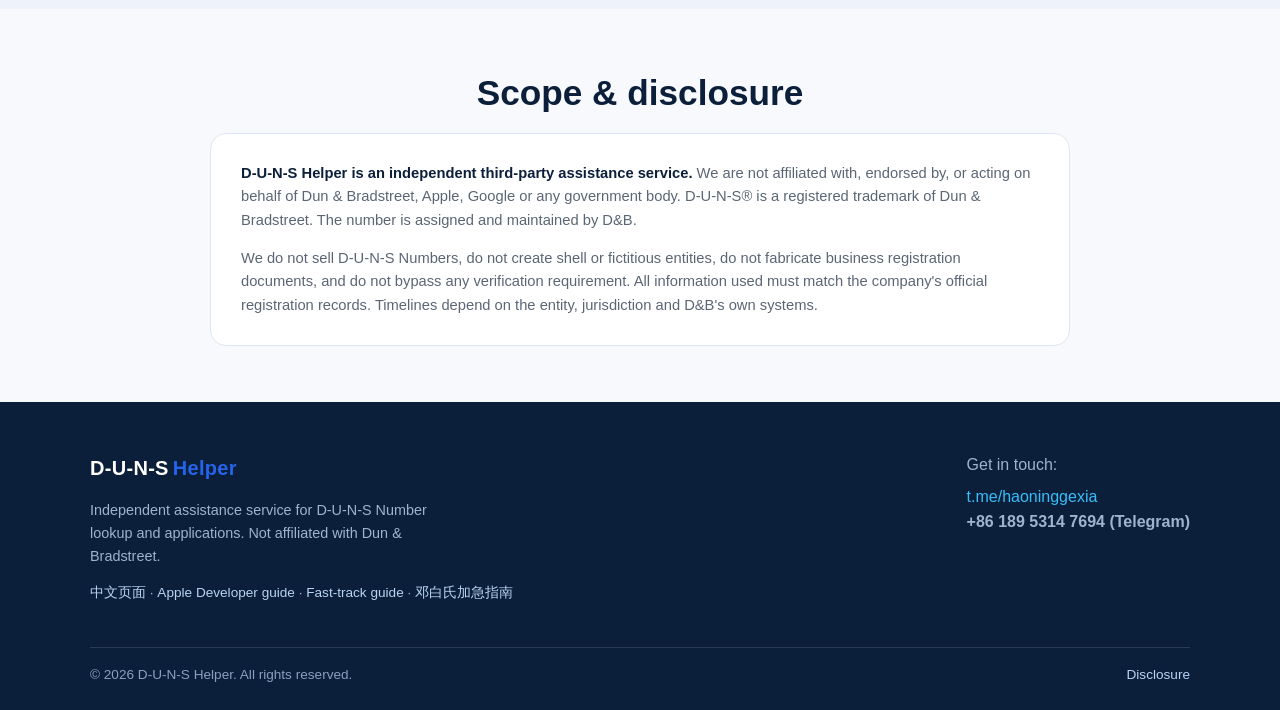
==== commit d7d8f47b: "Revamp positioning, add bilingual landing page and 6 long-tail guides" ====
--- a/index.html
+++ b/index.html
@@ -4,23 +4,23 @@
   <meta name="google-site-verification" content="JxAP53K3XCs5woifmhnKxIQ7xzGmNE1UPDdWZ3QTQ2U" />
   <meta charset="UTF-8" />
   <meta name="viewport" content="width=device-width, initial-scale=1.0" />
-  <title>D-U-N-S Number Application Help | Get Your DUNS Number Fast</title>
-  <meta name="description" content="Need a D-U-N-S Number? We help businesses and developers apply for, look up, and verify their Dun &amp; Bradstreet D-U-N-S Number quickly and correctly. 邓白氏编码/DUNS编码申请协助，支持苹果开发者与企业认证。Contact us on Telegram." />
-  <meta name="keywords" content="D-U-N-S Number, DUNS number, Dun and Bradstreet, DUNS lookup, DUNS verification, Apple Developer DUNS, 邓白氏编码, 邓白氏码, DUNS编码, DUNS申请, 企业认证, 苹果开发者 DUNS, 邓白氏查询, DUNS number application" />
+  <title>D-U-N-S Number in Minutes | 邓白氏编码加急申请协助</title>
+  <meta name="description" content="官方 D&B 申请最长 30 个工作日，加急仍需 8 个工作日。我们协助企业检索并快速取得 D-U-N-S Number，通常几分钟即可确认结果。苹果开发者企业账号 / Google Play / 供应商认证适用。邓白氏编码申请协助，独立第三方服务。" />
+  <meta name="keywords" content="D-U-N-S Number, DUNS number fast, get DUNS number quickly, Dun and Bradstreet, DUNS lookup, DUNS verification, Apple Developer DUNS, Google Play DUNS, 邓白氏编码, 邓白氏码, DUNS编码, DUNS申请, DUNS加急, 苹果开发者 DUNS, 邓白氏查询, DUNS number application" />
   <meta name="author" content="D-U-N-S Helper" />
   <meta name="robots" content="index, follow, max-image-preview:large, max-snippet:-1" />
   <link rel="canonical" href="https://haoninggexia.github.io/D-U-N-S/" />
 
-  <!-- 多语言：单页同时覆盖中英文，指向同一 URL -->
+  <!-- 多语言：英文与中文各自独立页面，互指 -->
   <link rel="alternate" hreflang="en" href="https://haoninggexia.github.io/D-U-N-S/" />
-  <link rel="alternate" hreflang="zh" href="https://haoninggexia.github.io/D-U-N-S/" />
+  <link rel="alternate" hreflang="zh" href="https://haoninggexia.github.io/D-U-N-S/zh.html" />
   <link rel="alternate" hreflang="x-default" href="https://haoninggexia.github.io/D-U-N-S/" />
 
   <!-- Open Graph / 社交分享 -->
   <meta property="og:type" content="website" />
   <meta property="og:site_name" content="D-U-N-S Helper" />
-  <meta property="og:title" content="D-U-N-S Number Application Help | Get Your DUNS Number Fast" />
-  <meta property="og:description" content="We help businesses and developers apply for, look up, and verify their Dun &amp; Bradstreet D-U-N-S Number quickly and correctly. 邓白氏编码/DUNS编码申请协助。" />
+  <meta property="og:title" content="D-U-N-S Number in Minutes — Not 30 Business Days" />
+  <meta property="og:description" content="Skip the 30-day wait. We help businesses find or obtain their 9-digit D-U-N-S Number, often within minutes. 邓白氏编码加急申请协助。" />
   <meta property="og:url" content="https://haoninggexia.github.io/D-U-N-S/" />
   <meta property="og:image" content="https://haoninggexia.github.io/D-U-N-S/og-image.png" />
   <meta property="og:image:width" content="1200" />
@@ -30,33 +30,32 @@
 
   <!-- Twitter Card -->
   <meta name="twitter:card" content="summary_large_image" />
-  <meta name="twitter:title" content="D-U-N-S Number Application Help | Get Your DUNS Number Fast" />
-  <meta name="twitter:description" content="Apply for, look up, and verify your Dun &amp; Bradstreet D-U-N-S Number quickly and correctly. 邓白氏编码/DUNS编码申请协助。" />
+  <meta name="twitter:title" content="D-U-N-S Number in Minutes — Not 30 Business Days" />
+  <meta name="twitter:description" content="Find or obtain your D-U-N-S Number in minutes. Apple Developer, Google Play, supplier onboarding. 邓白氏编码加急申请协助。" />
   <meta name="twitter:image" content="https://haoninggexia.github.io/D-U-N-S/og-image.png" />
 
   <meta name="theme-color" content="#0b1f3a" />
-  <link rel="preconnect" href="https://cdnjs.cloudflare.com" />
   <link rel="stylesheet" href="styles.css" />
 
-  <!-- 结构化数据：帮助 Google 理解内容，争取富媒体搜索结果 -->
   <script type="application/ld+json">
   {
     "@context": "https://schema.org",
     "@type": "ProfessionalService",
     "name": "D-U-N-S Helper",
-    "description": "Assistance service for Dun & Bradstreet D-U-N-S Number applications, lookups, and verification. 邓白氏编码/DUNS编码申请协助服务。",
+    "description": "Independent assistance service for finding, verifying and obtaining Dun & Bradstreet D-U-N-S Numbers. 邓白氏编码/DUNS编码检索与申请协助服务。",
     "url": "https://haoninggexia.github.io/D-U-N-S/",
     "image": "https://haoninggexia.github.io/D-U-N-S/og-image.png",
     "sameAs": ["https://t.me/haoninggexia"],
     "areaServed": "Worldwide",
     "availableLanguage": ["English", "Chinese"],
     "priceRange": "$99",
-    "serviceType": "D-U-N-S Number Application Assistance",
+    "serviceType": "D-U-N-S Number lookup and application assistance",
     "contactPoint": {
       "@type": "ContactPoint",
       "contactType": "customer support",
       "url": "https://t.me/haoninggexia",
-      "telephone": "+8618953147694"
+      "telephone": "+8618953147694",
+      "availableLanguage": ["English", "Chinese"]
     },
     "offers": {
       "@type": "Offer",
@@ -74,50 +73,47 @@
       {
         "@type": "Question",
         "name": "Is a D-U-N-S Number free?",
-        "acceptedAnswer": {
-          "@type": "Answer",
-          "text": "The standard D-U-N-S Number from Dun & Bradstreet is free. We charge for our assistance, review, and support to help you avoid errors and delays."
-        }
+        "acceptedAnswer": { "@type": "Answer", "text": "Yes. The standard D-U-N-S Number issued by Dun & Bradstreet is free. We charge for the lookup, verification, application assistance and support — not for the number itself." }
       },
       {
         "@type": "Question",
         "name": "How long does it take?",
-        "acceptedAnswer": {
-          "@type": "Answer",
-          "text": "Once submitted correctly, a number is often issued within a few business days, though timelines can vary by region and verification needs."
-        }
+        "acceptedAnswer": { "@type": "Answer", "text": "D&B's standard route takes up to 30 business days, and its paid expedited option still takes up to 8 business days. In many cases we can confirm or obtain a number within minutes. Before starting we always check your company's situation and tell you the realistic timeline for your case." }
+      },
+      {
+        "@type": "Question",
+        "name": "How can it be so much faster than the official process?",
+        "acceptedAnswer": { "@type": "Answer", "text": "Most registered companies already have a D-U-N-S record in the D&B database, often created without the owner knowing it. A large part of the official wait is spent re-verifying a record that already exists. We focus on locating and validating the correct record first. If a genuinely new record is required, we tell you the real D&B timeline up front." }
       },
       {
         "@type": "Question",
         "name": "Do I already have one?",
-        "acceptedAnswer": {
-          "@type": "Answer",
-          "text": "Many companies already have a D-U-N-S Number. We can help you look it up before applying for a new one."
-        }
+        "acceptedAnswer": { "@type": "Answer", "text": "Many companies do. We check for an existing record before anyone applies for a new one, which also avoids duplicate applications and frozen requests." }
       },
       {
         "@type": "Question",
         "name": "Which countries are supported?",
-        "acceptedAnswer": {
-          "@type": "Answer",
-          "text": "D-U-N-S Numbers are issued globally. Contact us with your country and we'll confirm the process for your region."
-        }
+        "acceptedAnswer": { "@type": "Answer", "text": "D-U-N-S Numbers are issued globally. Send us your company name and country and we will confirm availability and timing for your region." }
+      },
+      {
+        "@type": "Question",
+        "name": "Are you affiliated with Dun & Bradstreet or Apple?",
+        "acceptedAnswer": { "@type": "Answer", "text": "No. We are an independent third-party assistance service. We are not affiliated with, endorsed by, or acting on behalf of Dun & Bradstreet, Apple, or Google. The number is assigned and maintained by D&B." }
       },
       {
         "@type": "Question",
         "name": "邓白氏编码（DUNS）是免费的吗？",
-        "acceptedAnswer": {
-          "@type": "Answer",
-          "text": "邓白氏（Dun & Bradstreet）官方发放的标准 DUNS 编码本身是免费的。我们收取的是申请协助、资料审核与技术支持的费用，帮助您避免错误和延误。"
-        }
+        "acceptedAnswer": { "@type": "Answer", "text": "是的，邓白氏（Dun & Bradstreet）官方发放的标准 DUNS 编码本身免费。我们收取的是检索、核对、申请协助与售后支持的费用，不是出售编码。" }
       },
       {
         "@type": "Question",
         "name": "申请邓白氏编码需要多久？",
-        "acceptedAnswer": {
-          "@type": "Answer",
-          "text": "资料提交正确后，通常几个工作日内即可下发，但具体时间会因所在地区与审核要求有所不同。"
-        }
+        "acceptedAnswer": { "@type": "Answer", "text": "官方标准通道最长约 30 个工作日，官方付费加急仍需约 8 个工作日，苹果开发者通道通常 3–5 个工作日。很多企业其实已有编码，可在几分钟内检索确认。我们会在开始前先核实您的企业情况并告知真实时效。" }
+      },
+      {
+        "@type": "Question",
+        "name": "中国企业怎么联系你们？",
+        "acceptedAnswer": { "@type": "Answer", "text": "可通过 Telegram @haoninggexia 联系；页面下方也提供一次性填写的咨询信息模板，复制后可用任意常用通讯方式发送。" }
       }
     ]
   }
@@ -128,12 +124,13 @@
     <div class="container header-inner">
       <a class="brand" href="#top">D&#8209;U&#8209;N&#8209;S<span>Helper</span></a>
       <nav class="nav">
-        <a href="#what">What is it</a>
-        <a href="#why">Why you need it</a>
-        <a href="#how">How we help</a>
+        <a href="#compare">Why us</a>
+        <a href="#how">How it works</a>
+        <a href="#guides">Guides</a>
         <a href="#pricing">Pricing</a>
         <a href="#faq">FAQ</a>
-        <a class="nav-cta" href="#contact">Contact</a>
+        <a class="lang-switch" href="zh.html">中文</a>
+        <a class="nav-cta" href="#contact">Get started</a>
       </nav>
     </div>
   </header>
@@ -141,219 +138,200 @@
   <section class="hero" id="top">
     <div class="container hero-inner">
       <div class="hero-text">
-        <h1>Get Your <span class="accent">D-U-N-S&nbsp;Number</span> Without the Hassle</h1>
+        <div class="eyebrow">Independent D-U-N-S lookup &amp; application assistance</div>
+        <h1>Your <span class="accent">D-U-N-S Number</span> in Minutes — Not 30 Days</h1>
         <p class="lead">
-          We guide businesses, app developers, and exporters through the D-U-N-S Number
-          application process &mdash; correctly, completely, and fast.
+          The official free route can take up to <strong>30 business days</strong>. Even D&amp;B's paid
+          expedite takes <strong>8 business days</strong>. We help businesses locate, verify and obtain
+          the correct 9-digit number &mdash; often within minutes.
         </p>
         <div class="hero-actions">
-          <a class="btn btn-primary" href="#contact">Talk to us on Telegram</a>
-          <a class="btn btn-ghost" href="#how">See how it works</a>
+          <a class="btn btn-primary" href="#contact">Check my company &rarr;</a>
+          <a class="btn btn-ghost" href="#compare">See the time comparison</a>
         </div>
         <ul class="trust">
-          <li>✓ Step-by-step guidance</li>
-          <li>✓ Avoid common rejections</li>
-          <li>✓ Human support</li>
+          <li>&#10003; Eligibility &amp; timeline confirmed before you pay</li>
+          <li>&#10003; Existing-record lookup first</li>
+          <li>&#10003; Human support, EN / 中文</li>
         </ul>
       </div>
+
       <div class="hero-card" id="contact">
-        <h2>Find us on Telegram</h2>
-        <p>Scan the QR code or tap the link to chat with us directly.</p>
+        <h2>Start with a free check</h2>
+        <p>Tell us your company name and country. We'll confirm whether a fast route applies before anything else.</p>
+
+        <form id="leadForm" class="lead-form" autocomplete="off">
+          <label>Company legal name
+            <input type="text" id="fCompany" placeholder="e.g. Nanjing Nonagon Electronic Technology Co., Ltd." required />
+          </label>
+          <label>Country / region
+            <input type="text" id="fCountry" placeholder="e.g. China / United States / Singapore" required />
+          </label>
+          <label>I need it for
+            <select id="fPurpose">
+              <option>Apple Developer Program (Organization)</option>
+              <option>Google Play developer account</option>
+              <option>Supplier / vendor onboarding</option>
+              <option>Government tender or contract</option>
+              <option>Business credit / other</option>
+            </select>
+          </label>
+          <label>Deadline (optional)
+            <input type="text" id="fDeadline" placeholder="e.g. this week / 10 Nov" />
+          </label>
+          <button type="submit" class="btn btn-tg">Send on Telegram &rarr;</button>
+          <button type="button" id="copyLead" class="btn btn-copy">Copy the message instead</button>
+        </form>
+
+        <p class="tg-phone">Telegram: <strong>@haoninggexia</strong> · +86 189 5314 7694</p>
+        <div id="extraContacts" class="extra-contacts"></div>
         <div class="qr-wrap">
-          <img src="telegram-qr.png" alt="Telegram QR code" class="qr-img" />
+          <img src="telegram-qr.png" alt="QR code for Telegram @haoninggexia" class="qr-img" />
         </div>
-        <p class="tg-phone">Telegram: <strong>@haoninggexia</strong> · +86 189 5314 7694</p>
-        <a id="tgLink" class="btn btn-tg" href="https://t.me/haoninggexia" target="_blank" rel="noopener">Open Telegram — t.me/haoninggexia</a>
-        <button id="copyBtn" class="btn btn-copy" type="button">Copy phone number</button>
-      </div>
-    </div>
-  </section>
-
-  <!-- 中文简介：覆盖中文搜索关键词（邓白氏编码 / DUNS编码 / 苹果开发者） -->
+        <a class="qr-caption" href="https://t.me/haoninggexia" target="_blank" rel="noopener">Scan or open t.me/haoninggexia</a>
+      </div>
+    </div>
+  </section>
+
+  <!-- 时效对比：把「几分钟」这个核心优势具体化 -->
+  <section class="section" id="compare">
+    <div class="container">
+      <h2 class="section-title">The wait is the real cost</h2>
+      <p class="section-intro">A blocked Apple Developer enrollment or a missed tender deadline costs far more than a lookup. Here is how the routes actually compare.</p>
+      <div class="table-wrap">
+        <table class="compare-table">
+          <thead>
+            <tr><th>Route</th><th>Typical time</th><th>Cost</th><th>Catch</th></tr>
+          </thead>
+          <tbody>
+            <tr><td>D&amp;B standard free application</td><td class="cell-slow">Up to 30 business days</td><td>Free</td><td>Verification call, document checks</td></tr>
+            <tr><td>D&amp;B paid expedite</td><td class="cell-slow">Up to 8 business days</td><td>~$229</td><td>Still not instant</td></tr>
+            <tr><td>Apple D-U-N-S lookup channel</td><td class="cell-slow">3–5 business days</td><td>Free</td><td>Only during Apple enrollment</td></tr>
+            <tr class="row-us"><td><strong>D-U-N-S Helper</strong></td><td class="cell-fast">Often a few minutes*</td><td>$99 one-time</td><td>Eligibility confirmed first</td></tr>
+          </tbody>
+        </table>
+      </div>
+      <p class="table-note">* Timelines depend on your entity type, country and D&amp;B's live verification requirements. We confirm the realistic timeline for your specific case before you decide to proceed. Sources: <a href="https://www.dnb.com/en-us/smb/duns/get-a-duns.html" target="_blank" rel="noopener nofollow">D&amp;B</a>, <a href="https://developer.apple.com/support/D-U-N-S/" target="_blank" rel="noopener nofollow">Apple Developer</a>.</p>
+    </div>
+  </section>
+
+  <!-- 中文简介：覆盖中文搜索意图 -->
   <section class="section section-cn" id="cn" lang="zh-CN">
     <div class="container">
-      <h2 class="section-title">邓白氏编码（D-U-N-S Number）申请协助</h2>
+      <h2 class="section-title">邓白氏编码（D-U-N-S Number）加急申请协助</h2>
       <p class="section-intro">
-        邓白氏编码（DUNS 编码）是由 Dun &amp; Bradstreet（邓白氏）颁发的全球企业九位身份识别码，
-        被苹果（Apple Developer）、美国政府机构及众多世界 500 强企业广泛认可。无论是
-        <strong>苹果开发者企业账号入驻</strong>、<strong>政府及大型企业供应商认证</strong>，
-        还是<strong>进出口贸易</strong>、建立企业信用，都常常需要用到 DUNS 编码。
+        邓白氏编码（DUNS 编码）是 Dun &amp; Bradstreet（邓白氏）维护的全球企业九位身份识别码，
+        被苹果（Apple Developer）、Google Play、政府招标及众多世界 500 强企业用于核验企业主体。
+        <strong>苹果开发者企业账号入驻</strong>、<strong>供应商认证</strong>、<strong>进出口贸易</strong>
+        都可能卡在这一步。
       </p>
       <div class="cards">
-        <div class="card">
-          <div class="card-icon">🍎</div>
-          <h3>苹果开发者 DUNS</h3>
-          <p>以企业身份加入 Apple Developer Program 必须提供有效的邓白氏编码。</p>
-        </div>
-        <div class="card">
-          <div class="card-icon">🏛️</div>
-          <h3>企业认证</h3>
-          <p>美国联邦政府及众多企业供应商项目均要求提供 DUNS 编码以完成认证。</p>
-        </div>
-        <div class="card">
-          <div class="card-icon">🚢</div>
-          <h3>进出口与贸易</h3>
-          <p>海关及国际贸易伙伴在合作时经常需要核实企业的邓白氏编码。</p>
-        </div>
-        <div class="card">
-          <div class="card-icon">🔍</div>
-          <h3>DUNS 编码查询</h3>
-          <p>许多公司已经拥有编码，我们可先帮您查询，避免重复申请。</p>
-        </div>
-      </div>
-      <p class="section-intro">
-        官方申请本身免费，但资料填写错误常导致审核被拒或延误。我们提供从查询、资料审核到
-        进度跟踪的<strong>全程申请协助</strong>，助您快速、正确地拿到邓白氏编码。
-        通过 <a href="https://t.me/haoninggexia" target="_blank" rel="noopener">Telegram @haoninggexia</a>
-        联系我们即可开始。
+        <div class="card"><div class="card-icon">🍎</div><h3>苹果开发者 DUNS</h3><p>以企业身份加入 Apple Developer Program 必须提供有效的邓白氏编码，且信息需与工商登记完全一致。</p></div>
+        <div class="card"><div class="card-icon">🤖</div><h3>Google Play 企业账号</h3><p>组织类开发者账号越来越多地被要求提供 DUNS 编码以完成主体核验。</p></div>
+        <div class="card"><div class="card-icon">🏛️</div><h3>企业认证 / 投标</h3><p>国际招标、大企业供应商入库、政府合约常要求提供 DUNS 编码。</p></div>
+        <div class="card"><div class="card-icon">🔍</div><h3>先查再办</h3><p>很多公司其实已有编码，只是不知道或查不到。我们先检索，避免重复申请导致请求被冻结。</p></div>
+      </div>
+      <p class="section-intro section-intro-tight">
+        官方申请本身免费，但填写错误常导致审核被拒或延误。我们提供从<strong>查重检索、资料核对到结果确认</strong>的协助服务，
+        帮您省掉不必要的等待。<a href="zh.html">查看中文详情页 &rarr;</a>
       </p>
     </div>
   </section>
 
-  <section class="section" id="what">
+  <section class="section section-alt" id="what">
     <div class="container">
       <h2 class="section-title">What is a D-U-N-S Number?</h2>
       <p class="section-intro">
         A D-U-N-S (Data Universal Numbering System) Number is a unique nine-digit identifier
-        issued by Dun &amp; Bradstreet (D&amp;B) to identify businesses worldwide. It is
-        recognized by Apple, government agencies, and major corporations.
+        assigned and maintained by Dun &amp; Bradstreet (D&amp;B) for a specific business entity
+        at a specific location. It is used by Apple, Google, procurement teams and lenders to
+        confirm that a company legally exists.
       </p>
       <div class="cards">
-        <div class="card">
-          <div class="card-icon">🔢</div>
-          <h3>Unique 9-digit ID</h3>
-          <p>One number that distinctly identifies your company across global databases.</p>
-        </div>
-        <div class="card">
-          <div class="card-icon">🌐</div>
-          <h3>Worldwide standard</h3>
-          <p>Used by 300+ million businesses and required by many international programs.</p>
-        </div>
-        <div class="card">
-          <div class="card-icon">🏛️</div>
-          <h3>Trusted by authorities</h3>
-          <p>Required for Apple Developer enrollment, U.S. government contracts, and more.</p>
-        </div>
-      </div>
-    </div>
-  </section>
-
-  <section class="section section-alt" id="why">
-    <div class="container">
-      <h2 class="section-title">Why You Might Need One</h2>
-      <div class="cards">
-        <div class="card">
-          <div class="card-icon">🍎</div>
-          <h3>Apple Developer</h3>
-          <p>Enrolling as an organization on the Apple Developer Program requires a D-U-N-S Number.</p>
-        </div>
-        <div class="card">
-          <div class="card-icon">📑</div>
-          <h3>Government contracts</h3>
-          <p>U.S. federal and many corporate supplier programs ask for a D-U-N-S Number.</p>
-        </div>
-        <div class="card">
-          <div class="card-icon">📈</div>
-          <h3>Business credit</h3>
-          <p>Helps establish and verify your company's commercial identity and credit profile.</p>
-        </div>
-        <div class="card">
-          <div class="card-icon">🚢</div>
-          <h3>Imports &amp; exports</h3>
-          <p>Customs and international trade partners often request a D-U-N-S Number.</p>
-        </div>
+        <div class="card"><div class="card-icon">🔢</div><h3>Unique 9-digit ID</h3><p>One number identifying one legal entity at one address — not a person, not a tax ID.</p></div>
+        <div class="card"><div class="card-icon">🌐</div><h3>Worldwide standard</h3><p>Recognised across 200+ countries and required by many international programs.</p></div>
+        <div class="card"><div class="card-icon">🏛️</div><h3>Trusted by authorities</h3><p>Used for Apple Developer enrollment, supplier onboarding and tender verification.</p></div>
       </div>
     </div>
   </section>
 
   <section class="section" id="how">
     <div class="container">
-      <h2 class="section-title">How We Help You Apply</h2>
-      <p class="section-intro">
-        Applying directly is free, but mistakes cause delays and rejections. We make sure
-        your application is accurate and complete.
-      </p>
+      <h2 class="section-title">How it works</h2>
+      <p class="section-intro">Four steps, and you always know the timeline before committing.</p>
       <ol class="steps">
-        <li>
-          <span class="step-num">1</span>
-          <div>
-            <h3>Reach out on Telegram</h3>
-            <p>Send us a message with your company name and country. We'll confirm what you need.</p>
-          </div>
-        </li>
-        <li>
-          <span class="step-num">2</span>
-          <div>
-            <h3>We review your details</h3>
-            <p>We check for an existing record and prepare the correct information to submit.</p>
-          </div>
-        </li>
-        <li>
-          <span class="step-num">3</span>
-          <div>
-            <h3>Submit &amp; track</h3>
-            <p>We guide the submission and help you track status until your number is issued.</p>
-          </div>
-        </li>
-        <li>
-          <span class="step-num">4</span>
-          <div>
-            <h3>Receive your number</h3>
-            <p>You get your D-U-N-S Number and confirmation, ready to use.</p>
-          </div>
-        </li>
+        <li><span class="step-num">1</span><div><h3>Send your company details</h3><p>Legal name, country and what you need the number for. No payment, no documents yet.</p></div></li>
+        <li><span class="step-num">2</span><div><h3>We check for an existing record</h3><p>Many companies already have a D-U-N-S Number. Finding it is the fastest path and avoids duplicate requests.</p></div></li>
+        <li><span class="step-num">3</span><div><h3>We confirm eligibility &amp; timeline</h3><p>You get a clear answer on whether a fast route applies to your entity and how long it will really take.</p></div></li>
+        <li><span class="step-num">4</span><div><h3>Delivery &amp; follow-through</h3><p>You receive the 9-digit number plus the exact entity details to enter in Apple / Google / vendor forms, so it does not get rejected on a name mismatch.</p></div></li>
       </ol>
       <div class="cta-box">
-        <h3>Ready to start?</h3>
-        <p>Message us on Telegram and we'll take it from there.</p>
-        <a class="btn btn-primary" href="#contact">Open Telegram</a>
-      </div>
-    </div>
-  </section>
-
-  <section class="section section-alt" id="pricing">
+        <h3>Not sure if you already have one?</h3>
+        <p>That is the most common case. Start with a check — it takes one message.</p>
+        <a class="btn btn-primary" href="#contact">Check my company</a>
+      </div>
+    </div>
+  </section>
+
+  <!-- 内容矩阵入口：内链把权重导给长尾页面 -->
+  <section class="section section-alt" id="guides">
+    <div class="container">
+      <h2 class="section-title">Guides by situation</h2>
+      <p class="section-intro">Short, practical answers for the exact problem you are stuck on.</p>
+      <div class="guide-grid">
+        <a class="guide-link" href="guides/apple-developer-duns.html"><strong>D-U-N-S for Apple Developer Program</strong><span>Organization enrollment, name-mismatch rejections &amp; timing &rarr;</span></a>
+        <a class="guide-link" href="guides/duns-number-fast.html"><strong>How to get a D-U-N-S Number fast</strong><span>All four routes compared side by side &rarr;</span></a>
+        <a class="guide-link" href="guides/duns-lookup.html"><strong>Find an existing D-U-N-S Number</strong><span>Why most companies already have one &rarr;</span></a>
+        <a class="guide-link" href="guides/google-play-duns.html"><strong>D-U-N-S for Google Play</strong><span>Organization accounts and verification &rarr;</span></a>
+        <a class="guide-link" href="guides/duns-bianhao-jiaji.html"><strong>邓白氏编码加急要多久？</strong><span>官方 / 加急 / 快速通道时效对比与避坑 &rarr;</span></a>
+        <a class="guide-link" href="guides/pingguo-kaifazhe-duns.html"><strong>苹果企业账号 DUNS 被驳回怎么办</strong><span>信息不一致、编码未同步、主体不符排查 &rarr;</span></a>
+      </div>
+    </div>
+  </section>
+
+  <section class="section" id="pricing">
     <div class="container">
       <h2 class="section-title">Simple, Flat Pricing</h2>
-      <p class="section-intro">One price for everyone. No hidden fees.</p>
+      <p class="section-intro">One-time fee. No subscription, no hidden fees. Eligibility and timeline are confirmed before you pay.</p>
       <div class="price-card">
-        <div class="price-label">D-U-N-S Number Application Assistance</div>
+        <div class="price-label">D-U-N-S Number Lookup &amp; Application Assistance</div>
         <div class="price-amount">$99 <span>USD</span></div>
         <ul class="price-features">
-          <li>✓ Full application guidance, start to finish</li>
-          <li>✓ Existing D-U-N-S Number lookup</li>
-          <li>✓ Document review to avoid rejections</li>
-          <li>✓ Status tracking until issued</li>
-          <li>✓ Support via Telegram</li>
+          <li>&#10003; Existing D-U-N-S Number lookup</li>
+          <li>&#10003; Eligibility check &amp; honest timeline up front</li>
+          <li>&#10003; Entity detail review to avoid rejections</li>
+          <li>&#10003; Guidance through to a usable number</li>
+          <li>&#10003; Support via Telegram, EN / 中文</li>
         </ul>
-        <a class="btn btn-primary" href="#contact">Get started — $99</a>
-      </div>
-    </div>
-  </section>
-
-  <section class="section" id="faq">
+        <a class="btn btn-primary" href="#contact">Get started &mdash; $99</a>
+      </div>
+      <p class="table-note center">The D-U-N-S Number itself is issued free of charge by Dun &amp; Bradstreet. Our fee covers the lookup, verification, assistance and support.</p>
+    </div>
+  </section>
+
+  <section class="section section-alt" id="faq">
     <div class="container">
       <h2 class="section-title">Frequently Asked Questions</h2>
       <div class="faq-list">
-        <details>
-          <summary>Is a D-U-N-S Number free?</summary>
-          <p>The standard D-U-N-S Number from Dun &amp; Bradstreet is free. We charge for our
-          assistance, review, and support to help you avoid errors and delays.</p>
-        </details>
-        <details>
-          <summary>How long does it take?</summary>
-          <p>Once submitted correctly, a number is often issued within a few business days,
-          though timelines can vary by region and verification needs.</p>
-        </details>
-        <details>
-          <summary>Do I already have one?</summary>
-          <p>Many companies already have a D-U-N-S Number. We can help you look it up before
-          applying for a new one.</p>
-        </details>
-        <details>
-          <summary>Which countries are supported?</summary>
-          <p>D-U-N-S Numbers are issued globally. Contact us with your country and we'll confirm
-          the process for your region.</p>
-        </details>
+        <details><summary>Is a D-U-N-S Number free?</summary><p>Yes. The standard D-U-N-S Number issued by Dun &amp; Bradstreet is free. We charge for the lookup, verification, application assistance and support &mdash; not for the number itself.</p></details>
+        <details><summary>How long does it take?</summary><p>D&amp;B's standard route takes up to 30 business days, and its paid expedited option still takes up to 8 business days. In many cases we can confirm or obtain a number within minutes. Before starting we always check your company's situation and tell you the realistic timeline for your case.</p></details>
+        <details><summary>How can it be so much faster than the official process?</summary><p>Most registered companies already have a D-U-N-S record in the D&amp;B database, often created without the owner knowing it. A large part of the official wait is spent re-verifying a record that already exists. We focus on locating and validating the correct record first. If a genuinely new record is required, we tell you the real D&amp;B timeline up front.</p></details>
+        <details><summary>Do I already have one?</summary><p>Many companies do. We check for an existing record before anyone applies for a new one, which also avoids duplicate applications and frozen requests.</p></details>
+        <details><summary>Which countries are supported?</summary><p>D-U-N-S Numbers are issued globally. Send us your company name and country and we will confirm availability and timing for your region.</p></details>
+        <details><summary>Are you affiliated with Dun &amp; Bradstreet or Apple?</summary><p>No. We are an independent third-party assistance service. We are not affiliated with, endorsed by, or acting on behalf of Dun &amp; Bradstreet, Apple, or Google. The number is assigned and maintained by D&amp;B.</p></details>
+        <details lang="zh-CN"><summary>邓白氏编码（DUNS）是免费的吗？</summary><p>是的，邓白氏（Dun &amp; Bradstreet）官方发放的标准 DUNS 编码本身免费。我们收取的是检索、核对、申请协助与售后支持的费用，不是出售编码。</p></details>
+        <details lang="zh-CN"><summary>申请邓白氏编码需要多久？</summary><p>官方标准通道最长约 30 个工作日，官方付费加急仍需约 8 个工作日，苹果开发者通道通常 3–5 个工作日。很多企业其实已有编码，可在几分钟内检索确认。我们会在开始前先核实您的企业情况并告知真实时效。</p></details>
+        <details lang="zh-CN"><summary>中国企业怎么联系你们？</summary><p>可通过 Telegram @haoninggexia 联系；页面上方也提供一次性填写的咨询信息模板，复制后可用任意常用通讯方式发送。</p></details>
+      </div>
+    </div>
+  </section>
+
+  <section class="section compliance" id="compliance">
+    <div class="container">
+      <h2 class="section-title">Scope &amp; disclosure</h2>
+      <div class="compliance-box">
+        <p><strong>D-U-N-S Helper is an independent third-party assistance service.</strong> We are not affiliated with, endorsed by, or acting on behalf of Dun &amp; Bradstreet, Apple, Google or any government body. D-U-N-S&reg; is a registered trademark of Dun &amp; Bradstreet. The number is assigned and maintained by D&amp;B.</p>
+        <p>We do not sell D-U-N-S Numbers, do not create shell or fictitious entities, do not fabricate business registration documents, and do not bypass any verification requirement. All information used must match the company's official registration records. Timelines depend on the entity, jurisdiction and D&amp;B's own systems.</p>
       </div>
     </div>
   </section>
@@ -362,7 +340,8 @@
     <div class="container footer-inner">
       <div>
         <div class="brand">D&#8209;U&#8209;N&#8209;S<span>Helper</span></div>
-        <p class="footer-note">Assistance service for D-U-N-S Number applications. Not affiliated with Dun &amp; Bradstreet.</p>
+        <p class="footer-note">Independent assistance service for D-U-N-S Number lookup and applications. Not affiliated with Dun &amp; Bradstreet.</p>
+        <p class="footer-links"><a href="zh.html">中文页面</a> · <a href="guides/apple-developer-duns.html">Apple Developer guide</a> · <a href="guides/duns-number-fast.html">Fast-track guide</a> · <a href="guides/duns-bianhao-jiaji.html">邓白氏加急指南</a></p>
       </div>
       <div class="footer-contact">
         <p>Get in touch:</p>
@@ -372,6 +351,7 @@
     </div>
     <div class="container footer-bottom">
       <span>&copy; <span id="year"></span> D-U-N-S Helper. All rights reserved.</span>
+      <span><a href="#compliance">Disclosure</a></span>
     </div>
   </footer>
 
--- a/styles.css
+++ b/styles.css
@@ -253,7 +253,76 @@
 .footer-contact .tg-link { color: var(--accent); }
 .footer-bottom { border-top: 1px solid rgba(255,255,255,0.12); margin-top: 30px; padding-top: 16px; color: #8aa0bd; font-size: 0.85rem; }
 
+/* ---- v2: positioning, comparison, lead form, guides, disclosure ---- */
+.eyebrow {
+  display: inline-block;
+  font-size: 0.8rem;
+  letter-spacing: 0.12em;
+  text-transform: uppercase;
+  font-weight: 700;
+  color: #9dc7ff;
+  border: 1px solid rgba(157, 199, 255, 0.35);
+  border-radius: 999px;
+  padding: 6px 14px;
+  margin-bottom: 20px;
+}
+.hero .lead strong { color: #fff; }
+.lang-switch { color: var(--blue) !important; }
+
+.table-wrap { overflow-x: auto; max-width: 900px; margin: 0 auto; border-radius: var(--radius); box-shadow: var(--shadow); }
+.compare-table { width: 100%; border-collapse: collapse; background: var(--white); font-size: 0.95rem; }
+.compare-table th, .compare-table td { padding: 15px 18px; text-align: left; border-bottom: 1px solid #e8eef7; }
+.compare-table thead th { background: var(--navy); color: #fff; font-weight: 700; }
+.compare-table tbody tr:last-child td { border-bottom: none; }
+.compare-table .cell-slow { color: #b45309; font-weight: 700; white-space: nowrap; }
+.compare-table .cell-fast { color: #15803d; font-weight: 800; white-space: nowrap; }
+.compare-table .row-us { background: #eaf5ff; }
+.compare-table .row-us td { border-top: 2px solid var(--blue-light); }
+.table-note { max-width: 900px; margin: 16px auto 0; font-size: 0.85rem; color: var(--muted); line-height: 1.6; }
+.table-note.center { text-align: center; margin-top: 20px; }
+.table-note a { color: var(--blue); }
+.section-intro-tight { margin-top: 32px; margin-bottom: 0; }
+
+/* Lead form */
+.lead-form { text-align: left; margin: 0 0 16px; }
+.lead-form label { display: block; font-size: 0.82rem; font-weight: 700; color: var(--navy); margin-bottom: 12px; }
+.lead-form input, .lead-form select {
+  display: block; width: 100%; margin-top: 5px; padding: 10px 12px;
+  border: 1px solid #d7e1ee; border-radius: 9px; font: inherit; font-size: 0.9rem;
+  color: var(--text); background: #fbfdff; box-sizing: border-box;
+}
+.lead-form input:focus, .lead-form select:focus { outline: 2px solid var(--blue-light); border-color: transparent; }
+.hero-card .qr-wrap { margin-top: 14px; margin-bottom: 10px; }
+.qr-caption { display: block; font-size: 0.85rem; color: var(--muted); }
+.extra-contacts { font-size: 0.88rem; color: var(--muted); margin: 0 0 12px; }
+.extra-contacts a { color: var(--blue); font-weight: 700; }
+.extra-contacts p { margin: 4px 0; }
+
+/* Guides grid */
+.guide-grid { display: grid; grid-template-columns: repeat(auto-fit, minmax(300px, 1fr)); gap: 16px; max-width: 1000px; margin: 0 auto; }
+.guide-link {
+  display: block; background: var(--white); border-radius: 12px; padding: 20px 22px;
+  box-shadow: 0 4px 14px rgba(11,31,58,0.06); border-left: 4px solid var(--blue-light);
+  transition: transform .15s ease, box-shadow .15s ease;
+}
+.guide-link:hover { transform: translateY(-3px); box-shadow: var(--shadow); }
+.guide-link strong { display: block; color: var(--navy); font-size: 1.02rem; margin-bottom: 5px; }
+.guide-link span { display: block; color: var(--muted); font-size: 0.88rem; }
+
+/* Disclosure */
+.compliance { padding: 56px 0; }
+.compliance-box { max-width: 860px; margin: 0 auto; background: #fff; border-radius: var(--radius); padding: 28px 30px; border: 1px solid #dde7f3; color: var(--muted); font-size: 0.92rem; }
+.compliance-box p { margin: 0 0 14px; }
+.compliance-box p:last-child { margin-bottom: 0; }
+.compliance-box strong { color: var(--navy); }
+.footer-links { color: #9fb3cd; font-size: 0.85rem; margin-top: 14px; }
+.footer-links a { color: #b9d3f2; }
+.footer-bottom { display: flex; justify-content: space-between; gap: 16px; flex-wrap: wrap; }
+.footer-bottom a { color: #b9d3f2; }
+
 @media (max-width: 860px) {
   .hero-inner { grid-template-columns: 1fr; }
   .nav { display: none; }
-}
+  .compare-table th, .compare-table td { padding: 12px 10px; font-size: 0.85rem; }
+  .footer-bottom { flex-direction: column; }
+}
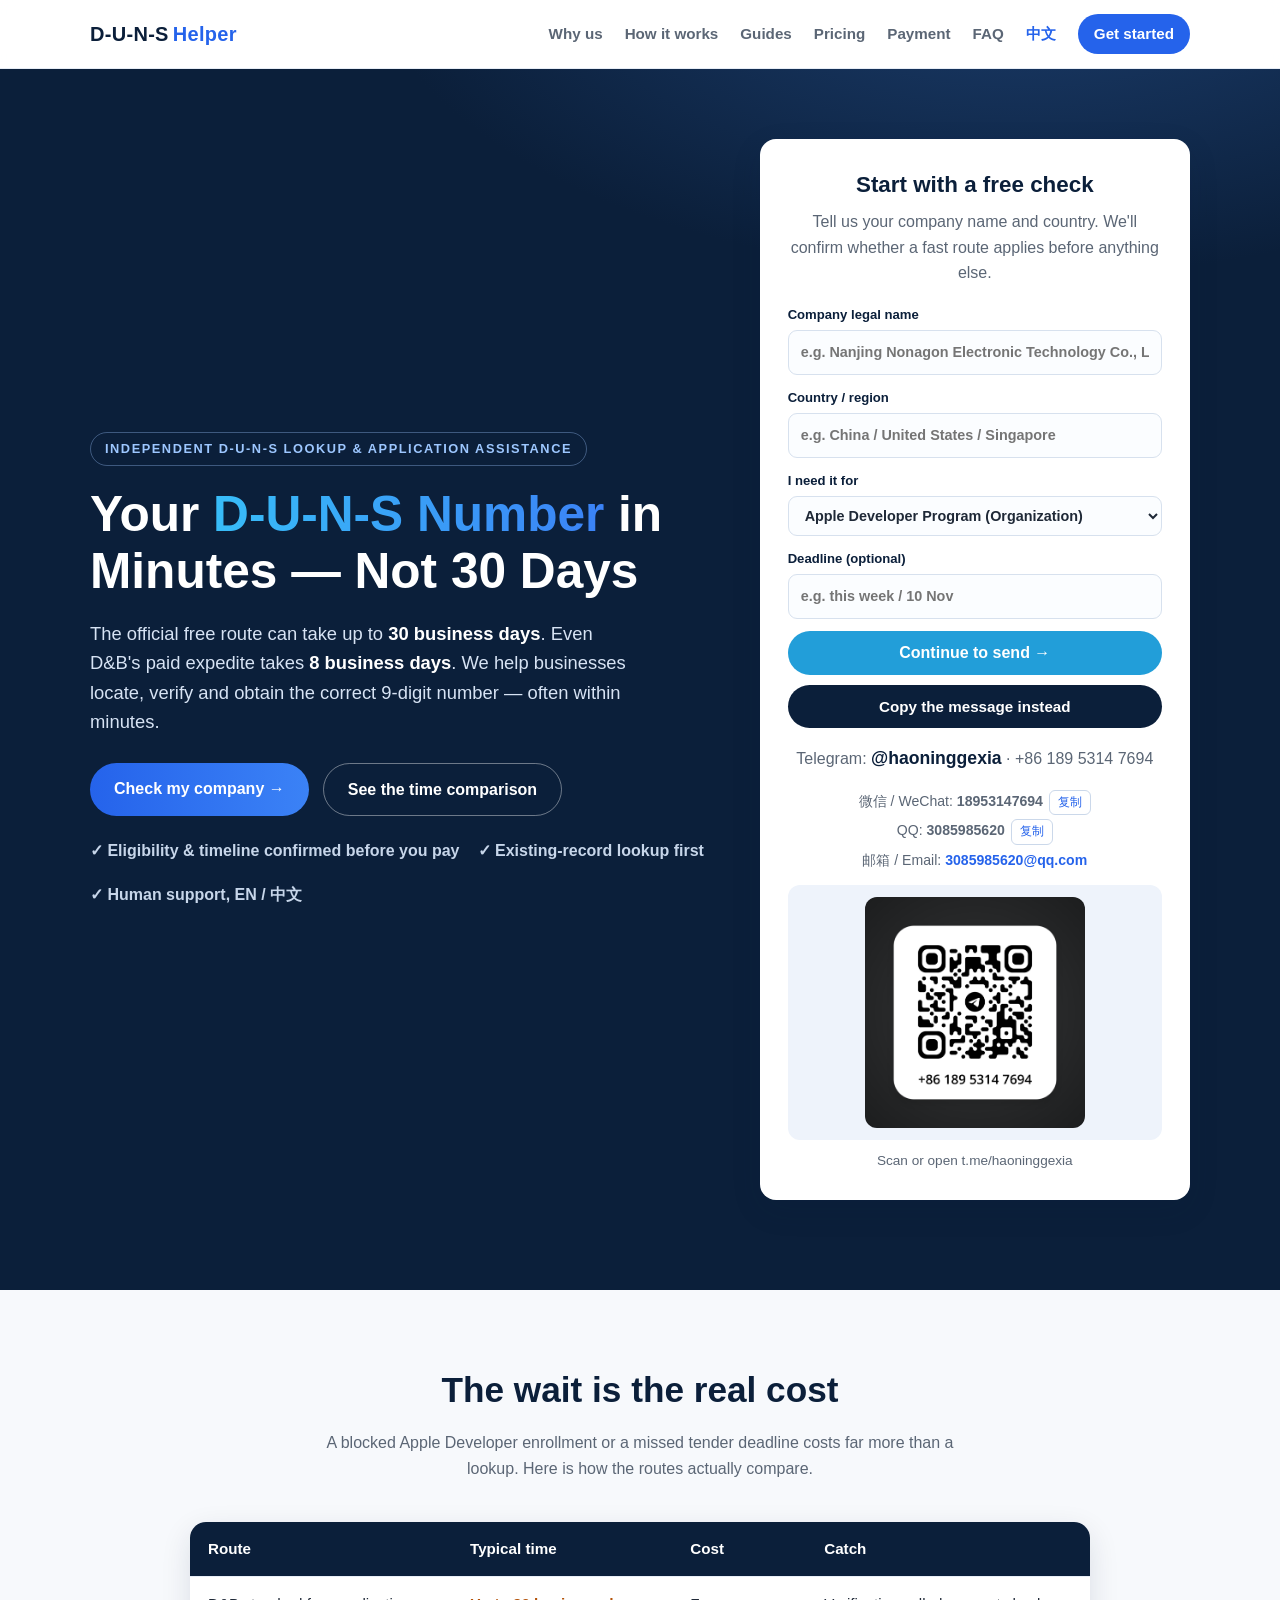
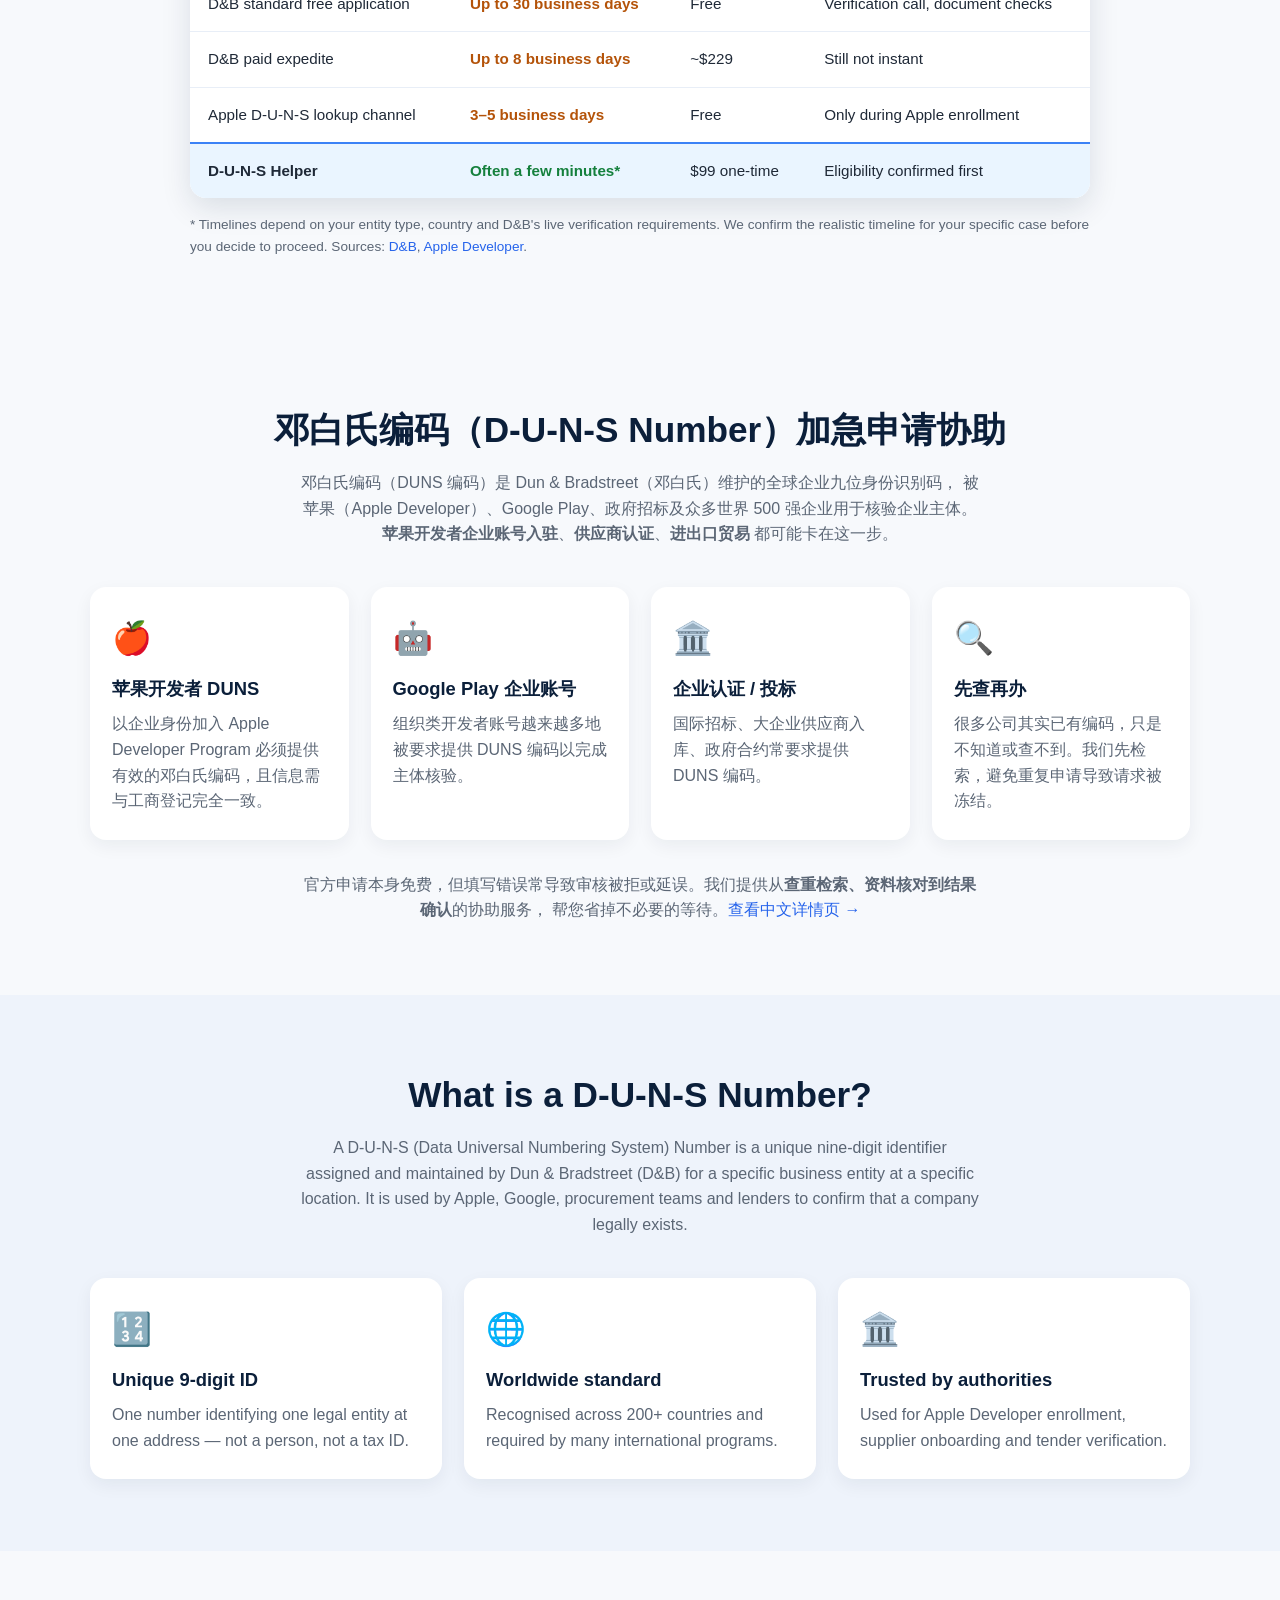
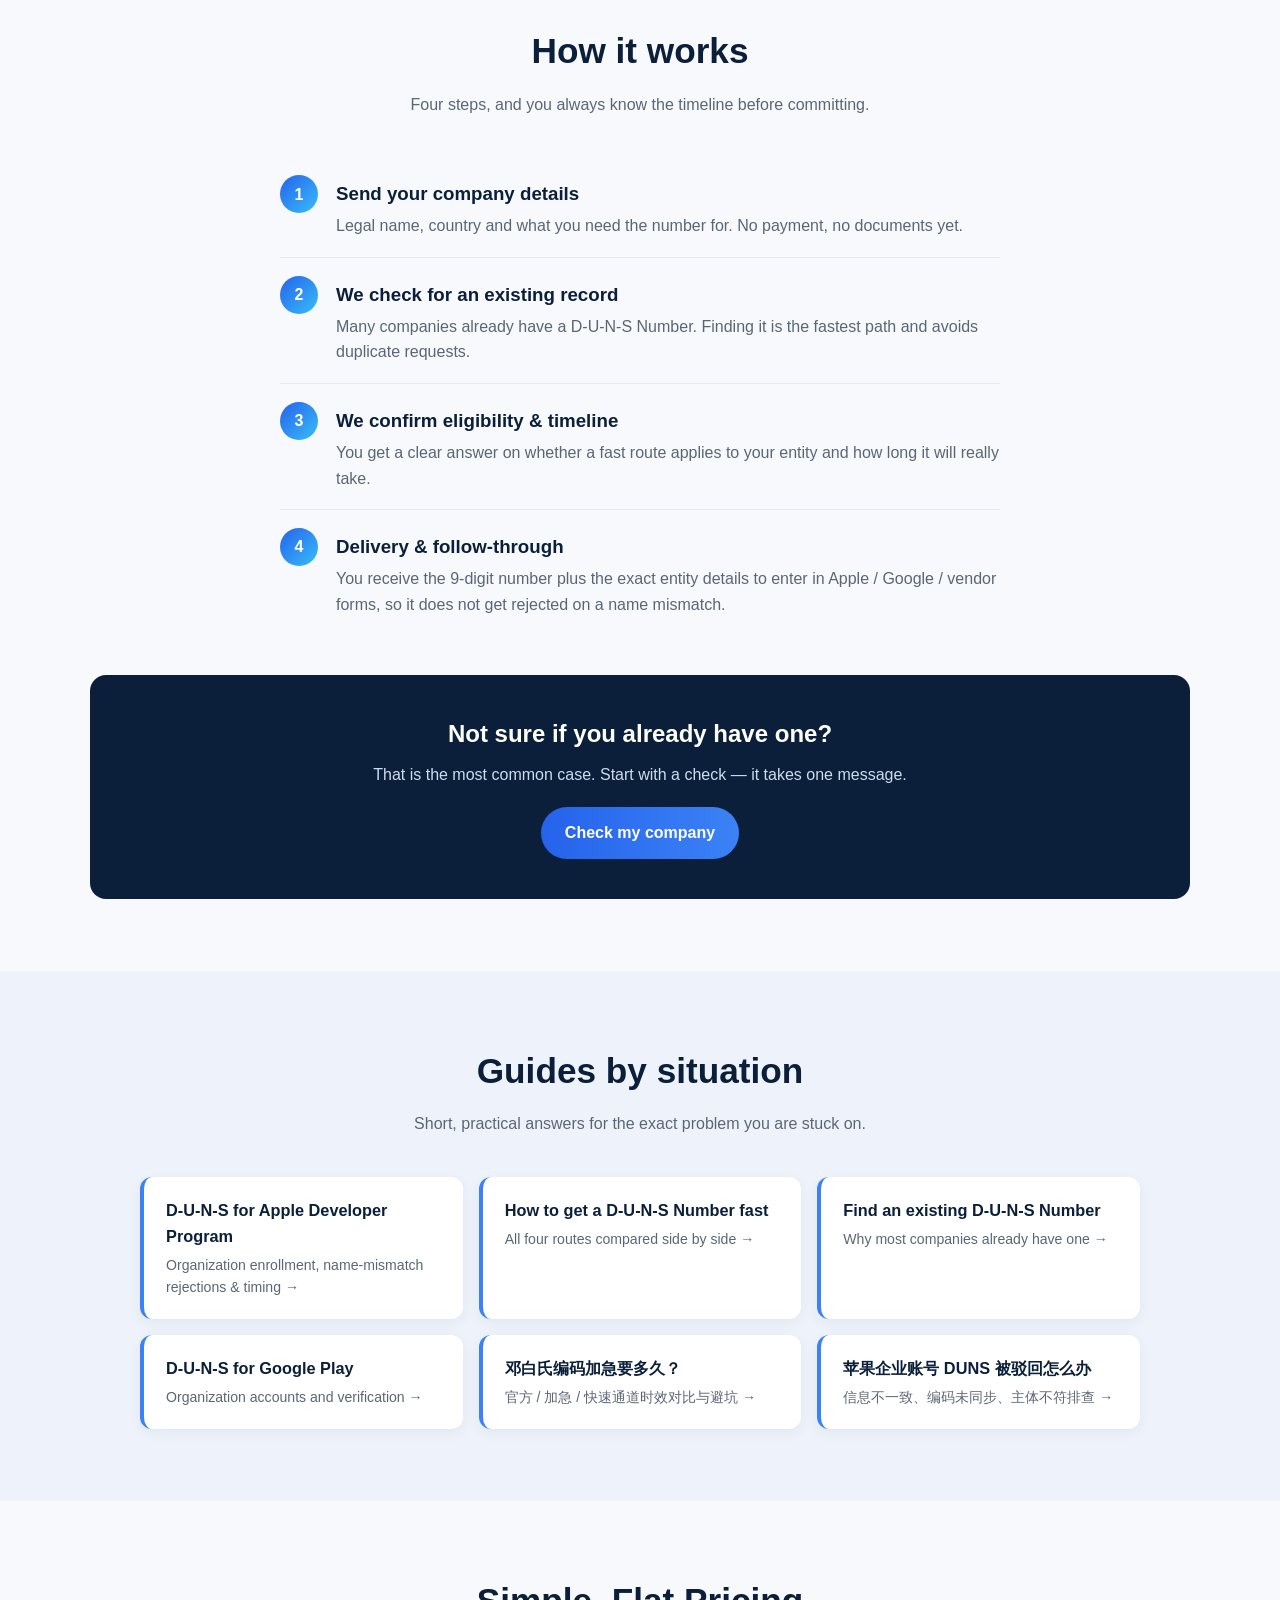
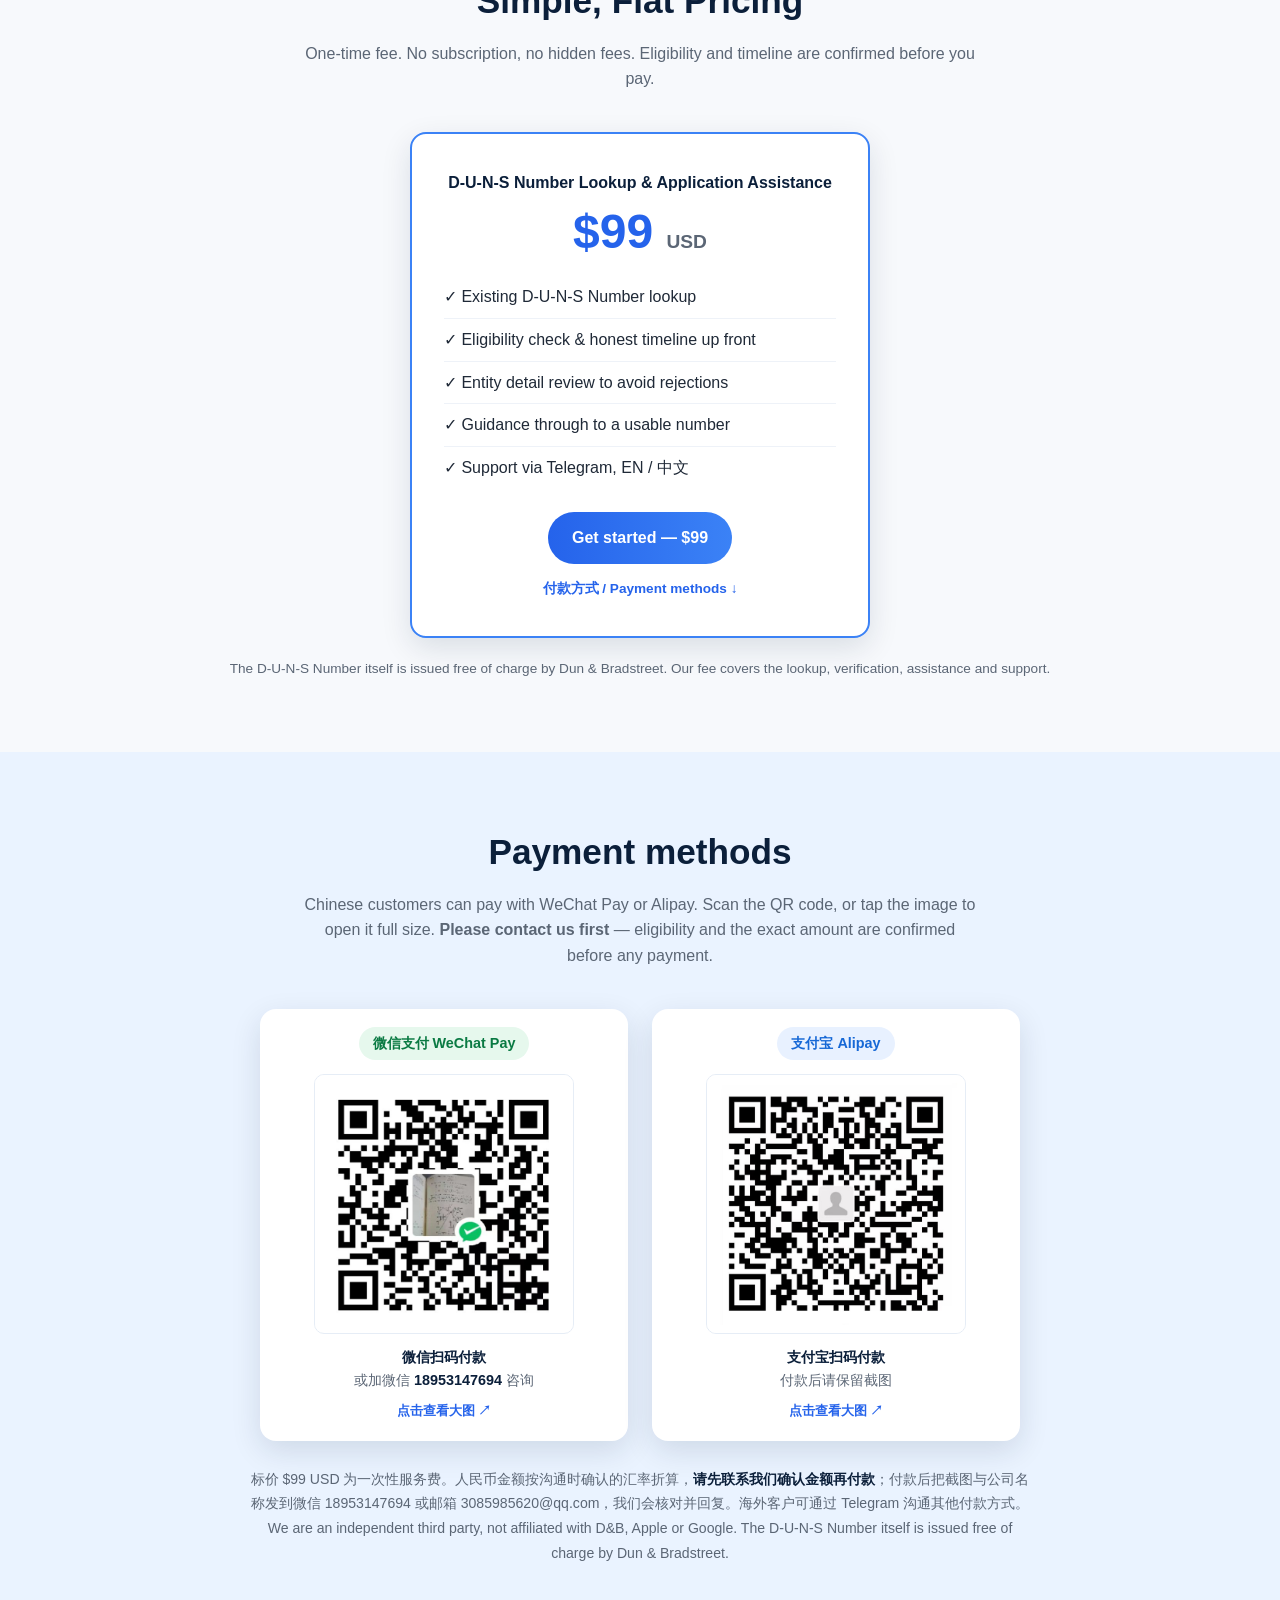
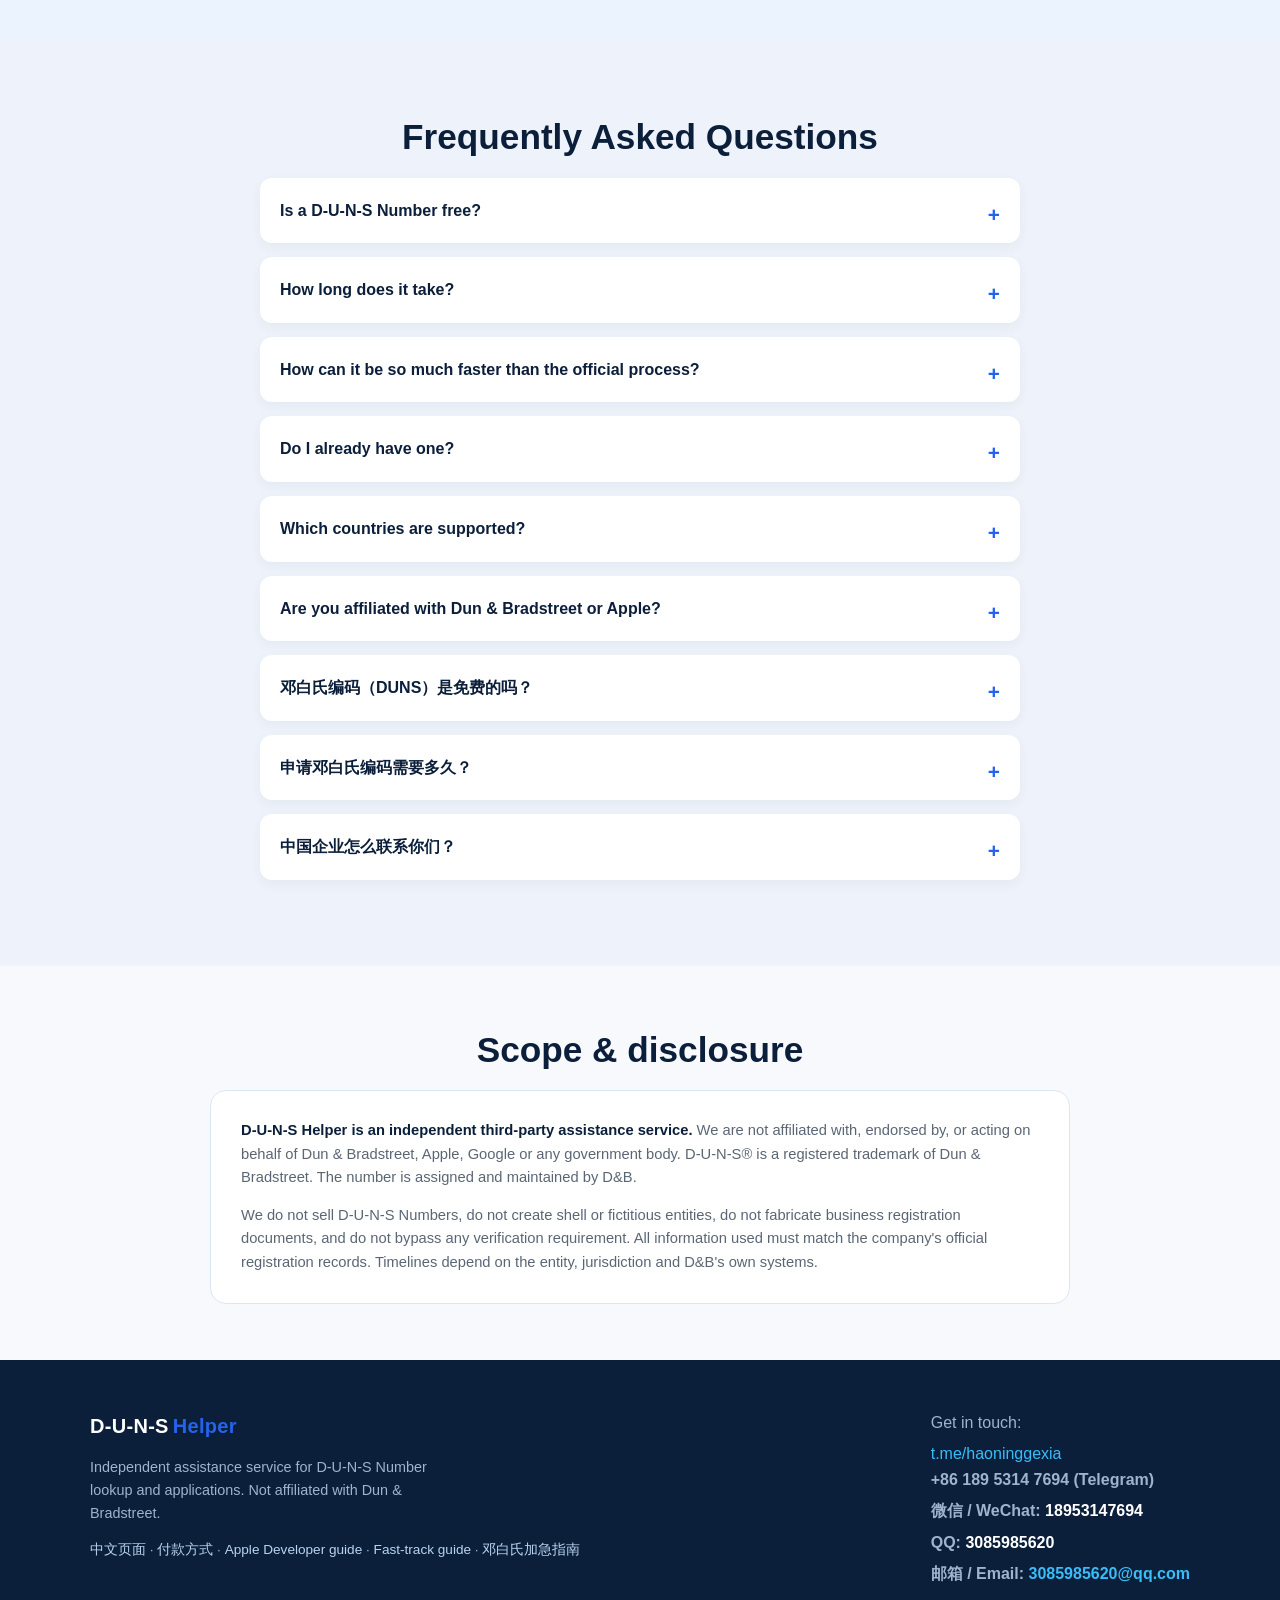
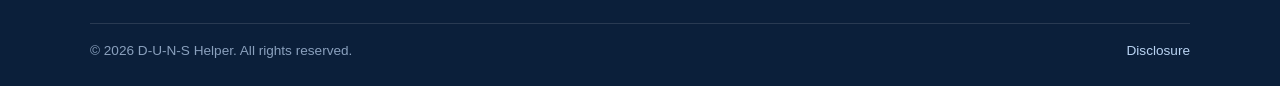
==== commit 30758e1f: "Add WeChat/QQ/email contacts, multi-channel enquiry and payment QR codes" ====
--- a/index.html
+++ b/index.html
@@ -55,6 +55,7 @@
       "contactType": "customer support",
       "url": "https://t.me/haoninggexia",
       "telephone": "+8618953147694",
+      "email": "3085985620@qq.com",
       "availableLanguage": ["English", "Chinese"]
     },
     "offers": {
@@ -113,7 +114,7 @@
       {
         "@type": "Question",
         "name": "中国企业怎么联系你们？",
-        "acceptedAnswer": { "@type": "Answer", "text": "可通过 Telegram @haoninggexia 联系；页面下方也提供一次性填写的咨询信息模板，复制后可用任意常用通讯方式发送。" }
+        "acceptedAnswer": { "@type": "Answer", "text": "微信 18953147694（也是手机号）、QQ 3085985620、邮箱 3085985620@qq.com，或 Telegram @haoninggexia。页面上方填写公司信息后，可选择微信、邮箱或 Telegram 发送咨询，无需注册 Telegram；付款方式见页面「付款方式」区块。" }
       }
     ]
   }
@@ -128,6 +129,7 @@
         <a href="#how">How it works</a>
         <a href="#guides">Guides</a>
         <a href="#pricing">Pricing</a>
+        <a href="#payment">Payment</a>
         <a href="#faq">FAQ</a>
         <a class="lang-switch" href="zh.html">中文</a>
         <a class="nav-cta" href="#contact">Get started</a>
@@ -179,9 +181,19 @@
           <label>Deadline (optional)
             <input type="text" id="fDeadline" placeholder="e.g. this week / 10 Nov" />
           </label>
-          <button type="submit" class="btn btn-tg">Send on Telegram &rarr;</button>
+          <button type="submit" class="btn btn-tg">Continue to send &rarr;</button>
           <button type="button" id="copyLead" class="btn btn-copy">Copy the message instead</button>
         </form>
+
+        <div id="sendOptions" class="send-options" hidden>
+          <p class="send-title">Choose how to send your enquiry</p>
+          <div class="send-row">
+            <button type="button" class="send-btn send-wechat" id="sendWechat">微信 / WeChat</button>
+            <a class="send-btn" id="sendMail" href="mailto:3085985620@qq.com">邮箱 / Email</a>
+            <a class="send-btn" id="sendTg" href="https://t.me/haoninggexia" target="_blank" rel="noopener">Telegram</a>
+          </div>
+          <p class="send-hint" id="sendHint"></p>
+        </div>
 
         <p class="tg-phone">Telegram: <strong>@haoninggexia</strong> · +86 189 5314 7694</p>
         <div id="extraContacts" class="extra-contacts"></div>
@@ -304,8 +316,32 @@
           <li>&#10003; Support via Telegram, EN / 中文</li>
         </ul>
         <a class="btn btn-primary" href="#contact">Get started &mdash; $99</a>
+        <p class="price-footnote"><a href="#payment">付款方式 / Payment methods &darr;</a></p>
       </div>
       <p class="table-note center">The D-U-N-S Number itself is issued free of charge by Dun &amp; Bradstreet. Our fee covers the lookup, verification, assistance and support.</p>
+    </div>
+  </section>
+
+  <!-- 付款方式：中国客户可用微信 / 支付宝 -->
+  <section class="section section-pay" id="payment">
+    <div class="container">
+      <h2 class="section-title">Payment methods</h2>
+      <p class="section-intro">Chinese customers can pay with WeChat Pay or Alipay. Scan the QR code, or tap the image to open it full size. <strong>Please contact us first</strong> — eligibility and the exact amount are confirmed before any payment.</p>
+      <div class="pay-grid">
+        <figure class="pay-card">
+          <span class="pay-badge pay-wechat">微信支付 WeChat Pay</span>
+          <a href="assets/pay-wechat-full.jpg" target="_blank" rel="noopener"><img src="assets/pay-wechat.png" alt="微信收款二维码 / WeChat Pay QR code" loading="lazy" /></a>
+          <figcaption><strong>微信扫码付款</strong><br />或加微信 <strong>18953147694</strong> 咨询</figcaption>
+          <a class="pay-zoom" href="assets/pay-wechat-full.jpg" target="_blank" rel="noopener">点击查看大图 &nearr;</a>
+        </figure>
+        <figure class="pay-card">
+          <span class="pay-badge pay-alipay">支付宝 Alipay</span>
+          <a href="assets/pay-alipay-full.jpg" target="_blank" rel="noopener"><img src="assets/pay-alipay.png" alt="支付宝收款二维码 / Alipay QR code" loading="lazy" /></a>
+          <figcaption><strong>支付宝扫码付款</strong><br />付款后请保留截图</figcaption>
+          <a class="pay-zoom" href="assets/pay-alipay-full.jpg" target="_blank" rel="noopener">点击查看大图 &nearr;</a>
+        </figure>
+      </div>
+      <p class="pay-note">标价 $99 USD 为一次性服务费。人民币金额按沟通时确认的汇率折算，<strong>请先联系我们确认金额再付款</strong>；付款后把截图与公司名称发到微信 18953147694 或邮箱 3085985620@qq.com，我们会核对并回复。海外客户可通过 Telegram 沟通其他付款方式。<br />We are an independent third party, not affiliated with D&amp;B, Apple or Google. The D-U-N-S Number itself is issued free of charge by Dun &amp; Bradstreet.</p>
     </div>
   </section>
 
@@ -321,7 +357,7 @@
         <details><summary>Are you affiliated with Dun &amp; Bradstreet or Apple?</summary><p>No. We are an independent third-party assistance service. We are not affiliated with, endorsed by, or acting on behalf of Dun &amp; Bradstreet, Apple, or Google. The number is assigned and maintained by D&amp;B.</p></details>
         <details lang="zh-CN"><summary>邓白氏编码（DUNS）是免费的吗？</summary><p>是的，邓白氏（Dun &amp; Bradstreet）官方发放的标准 DUNS 编码本身免费。我们收取的是检索、核对、申请协助与售后支持的费用，不是出售编码。</p></details>
         <details lang="zh-CN"><summary>申请邓白氏编码需要多久？</summary><p>官方标准通道最长约 30 个工作日，官方付费加急仍需约 8 个工作日，苹果开发者通道通常 3–5 个工作日。很多企业其实已有编码，可在几分钟内检索确认。我们会在开始前先核实您的企业情况并告知真实时效。</p></details>
-        <details lang="zh-CN"><summary>中国企业怎么联系你们？</summary><p>可通过 Telegram @haoninggexia 联系；页面上方也提供一次性填写的咨询信息模板，复制后可用任意常用通讯方式发送。</p></details>
+        <details lang="zh-CN"><summary>中国企业怎么联系你们？</summary><p>微信 18953147694（也是手机号）、QQ 3085985620、邮箱 3085985620@qq.com，或 Telegram @haoninggexia。页面上方填写公司信息后，可选择微信、邮箱或 Telegram 发送咨询，无需注册 Telegram；付款方式见页面「付款方式」区块。</p></details>
       </div>
     </div>
   </section>
@@ -341,12 +377,15 @@
       <div>
         <div class="brand">D&#8209;U&#8209;N&#8209;S<span>Helper</span></div>
         <p class="footer-note">Independent assistance service for D-U-N-S Number lookup and applications. Not affiliated with Dun &amp; Bradstreet.</p>
-        <p class="footer-links"><a href="zh.html">中文页面</a> · <a href="guides/apple-developer-duns.html">Apple Developer guide</a> · <a href="guides/duns-number-fast.html">Fast-track guide</a> · <a href="guides/duns-bianhao-jiaji.html">邓白氏加急指南</a></p>
+        <p class="footer-links"><a href="zh.html">中文页面</a> · <a href="#payment">付款方式</a> · <a href="guides/apple-developer-duns.html">Apple Developer guide</a> · <a href="guides/duns-number-fast.html">Fast-track guide</a> · <a href="guides/duns-bianhao-jiaji.html">邓白氏加急指南</a></p>
       </div>
       <div class="footer-contact">
         <p>Get in touch:</p>
         <a class="tg-link" href="https://t.me/haoninggexia" target="_blank" rel="noopener">t.me/haoninggexia</a>
         <p class="tg-phone-footer">+86 189 5314 7694 (Telegram)</p>
+        <p class="tg-phone-footer">微信 / WeChat: <strong>18953147694</strong></p>
+        <p class="tg-phone-footer">QQ: <strong>3085985620</strong></p>
+        <p class="tg-phone-footer">邮箱 / Email: <a href="mailto:3085985620@qq.com">3085985620@qq.com</a></p>
       </div>
     </div>
     <div class="container footer-bottom">
--- a/styles.css
+++ b/styles.css
@@ -320,6 +320,40 @@
 .footer-bottom { display: flex; justify-content: space-between; gap: 16px; flex-wrap: wrap; }
 .footer-bottom a { color: #b9d3f2; }
 
+/* ---- v3: multi-channel enquiry + payment QR codes ---- */
+.send-options { margin: 4px 0 14px; padding: 14px; background: #f2f7ff; border: 1px solid #d9e6fb; border-radius: 12px; text-align: left; }
+.send-options[hidden] { display: none !important; }
+.send-title { margin: 0 0 10px; font-size: 0.85rem; font-weight: 700; color: var(--navy); }
+.send-row { display: flex; flex-wrap: wrap; gap: 8px; }
+.send-btn { flex: 1 1 auto; min-width: 92px; text-align: center; padding: 9px 10px; border: 1px solid #c9dcf7; border-radius: 9px; background: #fff; color: var(--blue); font: inherit; font-size: 0.84rem; font-weight: 700; cursor: pointer; }
+.send-btn:hover { background: #e8f1ff; }
+.send-wechat { border-color: #a8e0c2; color: #0a7a43; background: #f2fbf6; }
+.send-hint { margin: 10px 0 0; font-size: 0.8rem; color: var(--muted); line-height: 1.5; }
+.mini-copy { font: inherit; font-size: 0.75rem; padding: 2px 8px; margin-left: 6px; border: 1px solid #cbd8ea; border-radius: 6px; background: #fff; color: var(--blue); cursor: pointer; }
+.mini-copy:hover { background: #eef4ff; }
+.price-footnote { margin: 14px 0 0; font-size: 0.85rem; }
+.price-footnote a { color: var(--blue); font-weight: 700; }
+.footer-contact .tg-phone-footer strong { color: #fff; }
+.footer-contact .tg-phone-footer a { color: var(--accent); }
+
+.section-pay { background: #eaf3ff; }
+.pay-grid { display: grid; grid-template-columns: repeat(auto-fit, minmax(240px, 1fr)); gap: 24px; max-width: 760px; margin: 30px auto 0; }
+.pay-card { background: #fff; border-radius: var(--radius); padding: 18px 18px 20px; box-shadow: var(--shadow); margin: 0; text-align: center; }
+.pay-card img { width: 100%; max-width: 260px; aspect-ratio: 1 / 1; object-fit: contain; display: block; margin: 0 auto 12px; border: 1px solid #e6edf6; border-radius: 10px; }
+.pay-badge { display: inline-block; font-weight: 800; font-size: 0.9rem; padding: 5px 14px; border-radius: 999px; margin-bottom: 14px; }
+.pay-wechat { background: #e6f8ed; color: #0a7a43; }
+.pay-alipay { background: #e8f1ff; color: #1668d6; }
+.pay-card figcaption { font-size: 0.9rem; color: var(--muted); }
+.pay-card figcaption strong { color: var(--navy); }
+.pay-zoom { display: block; margin-top: 8px; font-size: 0.82rem; color: var(--blue); font-weight: 700; }
+.pay-note { max-width: 780px; margin: 26px auto 0; font-size: 0.88rem; color: var(--muted); text-align: center; line-height: 1.75; }
+.pay-note strong { color: var(--navy); }
+
+@media (max-width: 860px) {
+  .pay-grid { grid-template-columns: 1fr; max-width: 340px; }
+  .send-row { flex-direction: column; }
+}
+
 @media (max-width: 860px) {
   .hero-inner { grid-template-columns: 1fr; }
   .nav { display: none; }
